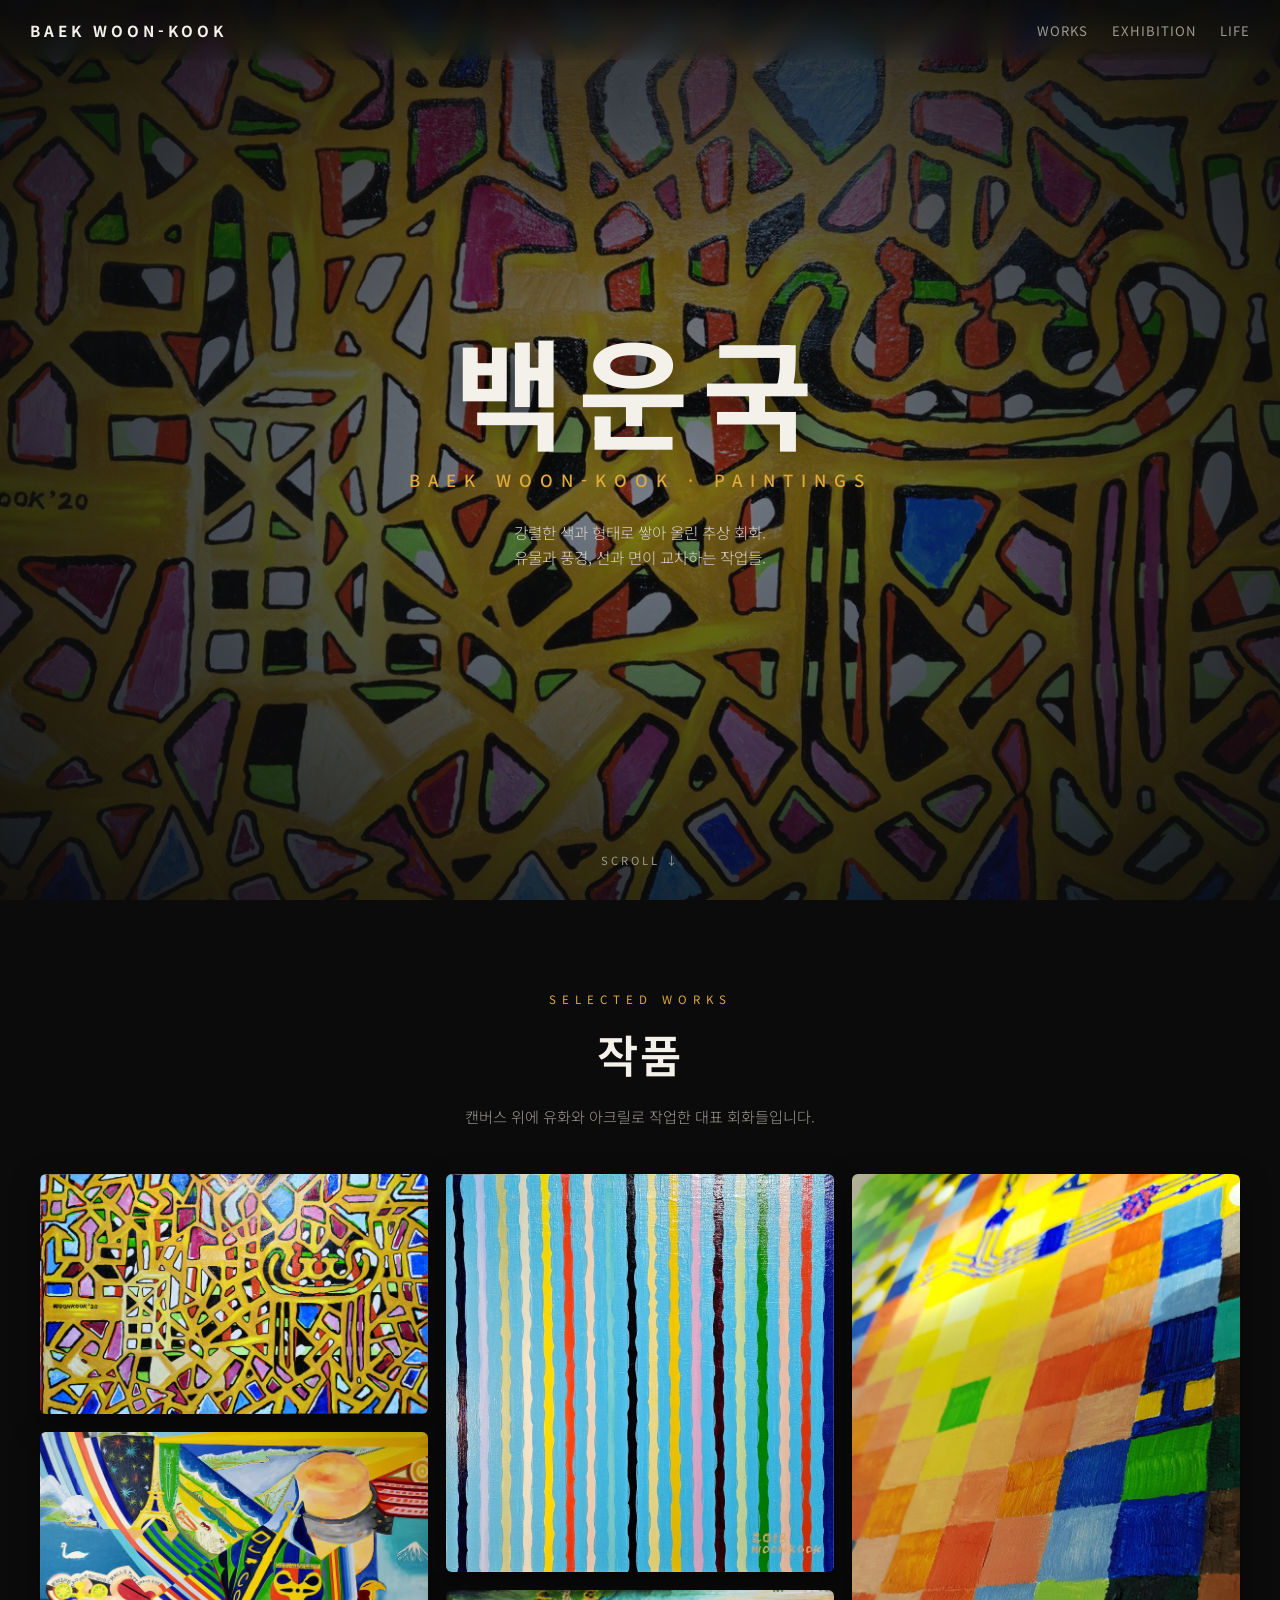
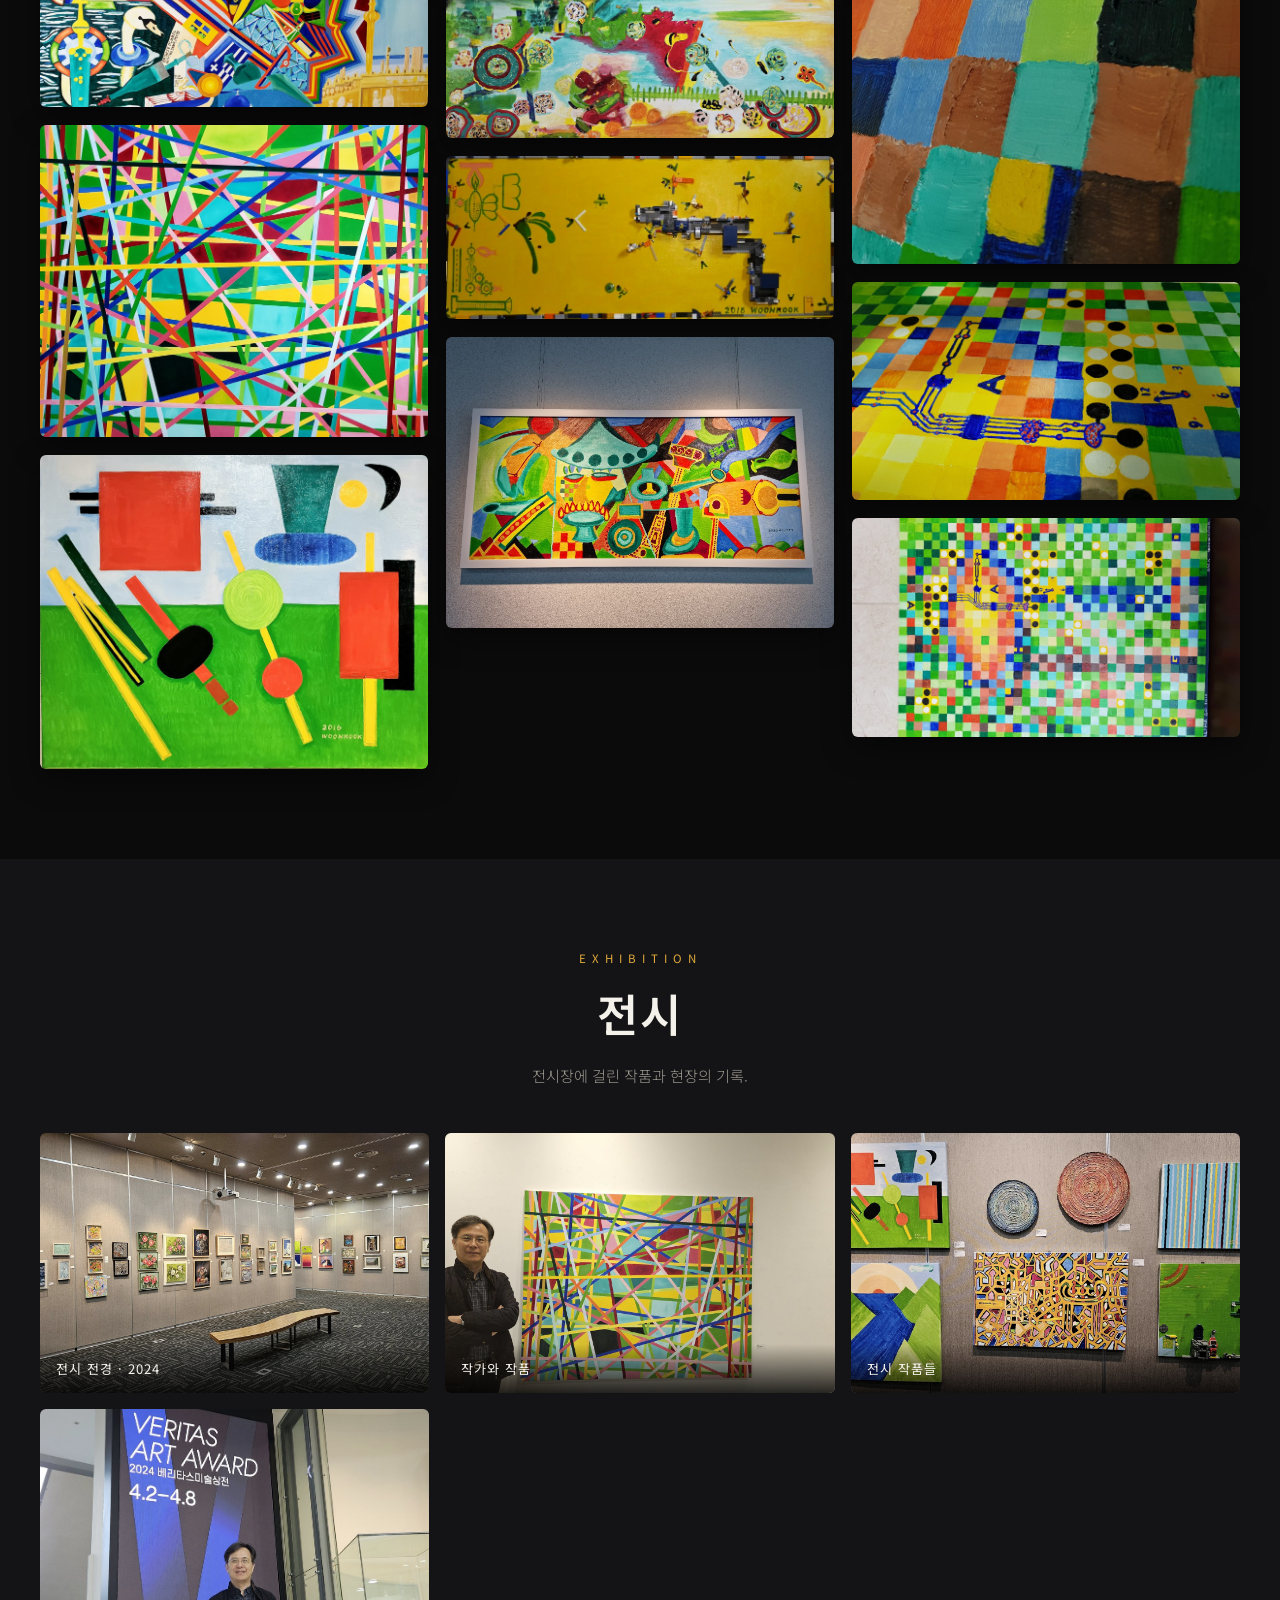
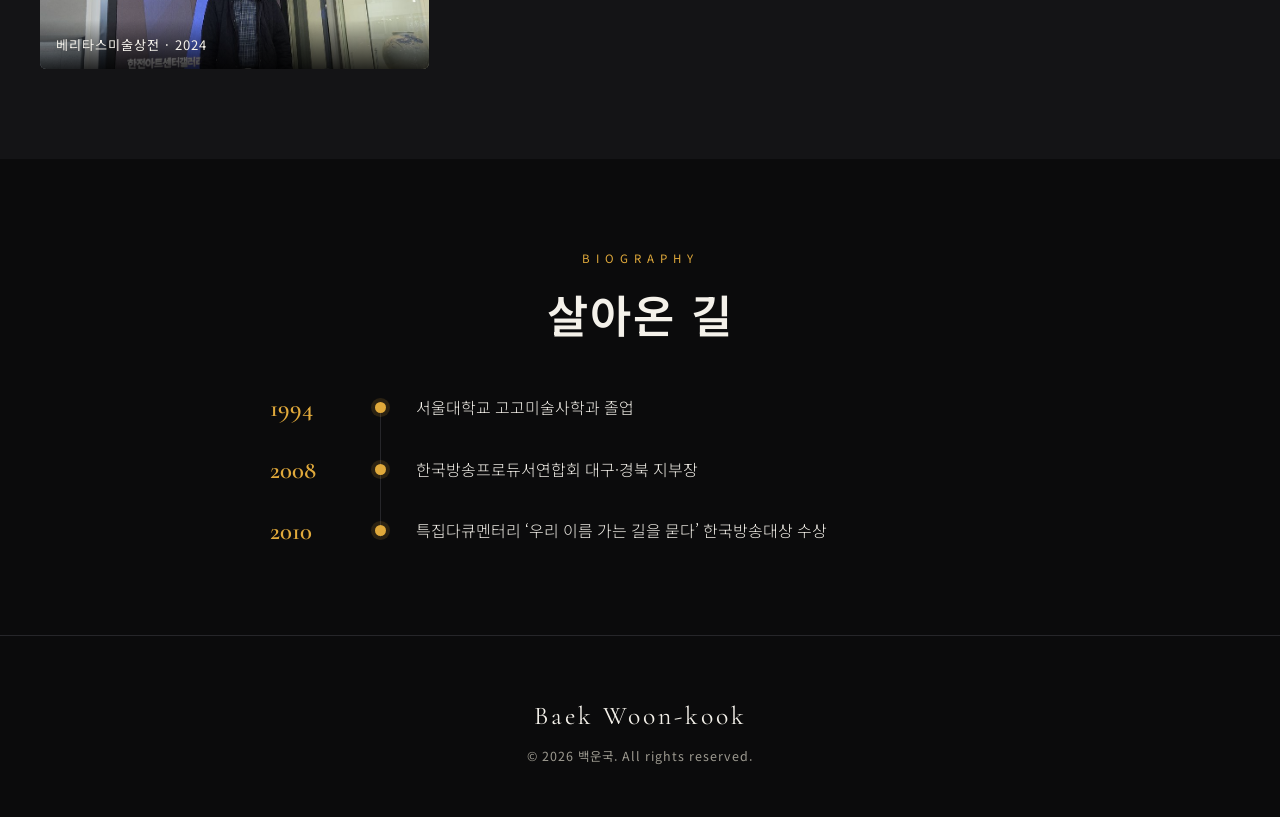
==== index.html @ 625d47eb "갤러리에 작품 3점 추가 (w09 Mosaic, w10 Circuit, w11 Pixel Field)" ====
<!DOCTYPE html>
<html lang="ko">
<head>
<meta charset="UTF-8" />
<meta name="viewport" content="width=device-width, initial-scale=1.0" />
<title>백운국 · BAEK WOON-KOOK</title>
<link rel="preconnect" href="https://fonts.googleapis.com" />
<link rel="preconnect" href="https://fonts.gstatic.com" crossorigin />
<link href="https://fonts.googleapis.com/css2?family=Cormorant+Garamond:wght@500;600;700&family=Noto+Sans+KR:wght@300;400;500;700&display=swap" rel="stylesheet" />
<style>
  :root{
    --bg:#0b0b0c; --bg2:#141416; --fg:#f4f1ea; --muted:#9d9a90;
    --gold:#e0a93b; --line:#26262a;
  }
  *{box-sizing:border-box;}
  html{scroll-behavior:smooth;}
  body{
    margin:0; background:var(--bg); color:var(--fg);
    font-family:"Noto Sans KR",sans-serif; line-height:1.6;
    -webkit-font-smoothing:antialiased;
  }
  .serif{font-family:"Cormorant Garamond",serif;}

  /* ---- Top bar ---- */
  nav{
    position:fixed; top:0; left:0; right:0; z-index:40;
    display:flex; justify-content:space-between; align-items:center;
    padding:18px 30px; backdrop-filter:blur(10px);
    background:linear-gradient(to bottom, rgba(11,11,12,.85), rgba(11,11,12,0));
  }
  nav .brand{font-weight:700; letter-spacing:4px; font-size:.95rem;}
  nav a{color:var(--muted); text-decoration:none; margin-left:24px; font-size:.82rem; letter-spacing:1px; transition:color .2s;}
  nav a:hover{color:var(--gold);}
  nav .links{display:flex;}
  @media(max-width:600px){ nav .links{display:none;} }

  /* ---- Hero ---- */
  .hero{
    position:relative; height:100vh; min-height:560px;
    display:flex; align-items:center; justify-content:center; overflow:hidden;
  }
  .hero .bg{
    position:absolute; inset:0;
    background:url("images/w01.jpg") center/cover no-repeat;
    transform:scale(1.08); filter:saturate(1.1);
    animation:slowzoom 18s ease-in-out infinite alternate;
  }
  @keyframes slowzoom{ from{transform:scale(1.08);} to{transform:scale(1.18);} }
  .hero .veil{
    position:absolute; inset:0;
    background:radial-gradient(ellipse at center, rgba(11,11,12,.45) 0%, rgba(11,11,12,.82) 70%, rgba(11,11,12,.96) 100%);
  }
  .hero .center{position:relative; text-align:center; padding:0 20px;}
  .hero h1{
    margin:0; font-weight:700; letter-spacing:14px;
    font-size:clamp(3rem,11vw,7.5rem); line-height:1;
    text-shadow:0 6px 40px rgba(0,0,0,.6);
  }
  .hero .en{
    margin:18px 0 0; letter-spacing:8px; font-size:clamp(.8rem,2.4vw,1.05rem);
    color:var(--gold); font-weight:500;
  }
  .hero .tag{margin:26px auto 0; max-width:520px; color:#d8d4ca; font-weight:300; font-size:.98rem;}
  .hero .scroll{
    position:absolute; bottom:30px; left:50%; transform:translateX(-50%);
    color:var(--muted); font-size:.7rem; letter-spacing:3px; animation:bob 2s ease-in-out infinite;
  }
  @keyframes bob{0%,100%{transform:translate(-50%,0);}50%{transform:translate(-50%,8px);}}

  /* ---- Sections ---- */
  section{padding:90px 26px;}
  .head{max-width:1200px; margin:0 auto 46px; text-align:center;}
  .head .k{color:var(--gold); letter-spacing:6px; font-size:.72rem; text-transform:uppercase;}
  .head h2{font-size:clamp(1.8rem,5vw,2.8rem); margin:10px 0 0; font-weight:600; letter-spacing:2px;}
  .head p{color:var(--muted); margin:14px auto 0; max-width:560px; font-weight:300; font-size:.95rem;}

  /* ---- Works grid (masonry) ---- */
  .works{column-count:3; column-gap:18px; max-width:1200px; margin:0 auto;}
  @media(max-width:900px){ .works{column-count:2;} }
  @media(max-width:560px){ .works{column-count:1;} }
  .card{
    position:relative; margin:0 0 18px; break-inside:avoid; cursor:pointer;
    border-radius:6px; overflow:hidden; background:var(--bg2);
    box-shadow:0 10px 30px rgba(0,0,0,.45);
  }
  .card img{width:100%; display:block; opacity:0; transition:opacity .6s ease, transform .6s ease;}
  .card img.loaded{opacity:1;}
  .card:hover img{transform:scale(1.06);}
  .card .ov{
    position:absolute; inset:0; display:flex; flex-direction:column; justify-content:flex-end;
    padding:20px; opacity:0; transition:opacity .35s ease;
    background:linear-gradient(to top, rgba(0,0,0,.82) 0%, rgba(0,0,0,.2) 45%, transparent 75%);
  }
  .card:hover .ov{opacity:1;}
  .card .ov .t{font-family:"Cormorant Garamond",serif; font-size:1.45rem; font-weight:600;}
  .card .ov .m{color:#cfcbbf; font-size:.8rem; font-weight:300; margin-top:2px;}

  /* ---- Exhibition strip ---- */
  .exh{background:var(--bg2);}
  .exrow{display:grid; grid-template-columns:repeat(3,1fr); gap:16px; max-width:1200px; margin:0 auto;}
  @media(max-width:760px){ .exrow{grid-template-columns:1fr;} }
  .exrow figure{margin:0; border-radius:6px; overflow:hidden; position:relative; cursor:pointer;}
  .exrow img{width:100%; height:260px; object-fit:cover; display:block; transition:transform .5s ease; filter:grayscale(.15);}
  .exrow figure:hover img{transform:scale(1.05); filter:none;}
  .exrow figcaption{
    position:absolute; left:0; right:0; bottom:0; padding:14px 16px;
    background:linear-gradient(to top, rgba(0,0,0,.8), transparent);
    font-size:.82rem; letter-spacing:1px;
  }

  /* ---- Life / timeline ---- */
  .timeline{max-width:740px; margin:0 auto; position:relative;}
  .timeline::before{content:""; position:absolute; left:110px; top:8px; bottom:8px; width:1px; background:var(--line);}
  .tl{position:relative; display:grid; grid-template-columns:110px 1fr; padding:0 0 34px;}
  .tl:last-child{padding-bottom:0;}
  .tl .yr{font-family:"Cormorant Garamond",serif; color:var(--gold); font-size:1.55rem; font-weight:600; line-height:1.1;}
  .tl .body{position:relative; padding-left:36px;}
  .tl .body::before{
    content:""; position:absolute; left:-5px; top:7px; width:11px; height:11px; border-radius:50%;
    background:var(--gold); box-shadow:0 0 0 4px rgba(224,169,59,.15);
  }
  .tl .body .desc{font-weight:300; font-size:1rem; color:var(--fg);}
  @media(max-width:560px){
    .timeline::before{left:0;}
    .tl{grid-template-columns:1fr; gap:4px;}
    .tl .yr{padding-left:24px;}
    .tl .body{padding-left:24px;}
  }

  /* ---- Lightbox ---- */
  .lb{position:fixed; inset:0; z-index:60; display:none; background:rgba(8,8,9,.97); align-items:center; justify-content:center; flex-direction:column;}
  .lb.open{display:flex;}
  .lb img{max-width:92vw; max-height:80vh; border-radius:3px; box-shadow:0 20px 60px rgba(0,0,0,.6);}
  .lb .cap{margin-top:18px; text-align:center;}
  .lb .cap .t{font-family:"Cormorant Garamond",serif; font-size:1.5rem;}
  .lb .cap .m{color:var(--muted); font-size:.82rem; margin-top:2px;}
  .lb button{position:absolute; background:none; border:none; color:#fff; cursor:pointer; padding:12px 20px;}
  .lb .close{top:10px; right:16px; font-size:2.1rem;}
  .lb .prev,.lb .next{top:50%; transform:translateY(-50%); font-size:3rem; opacity:.7; transition:opacity .2s;}
  .lb .prev:hover,.lb .next:hover{opacity:1;}
  .lb .prev{left:10px;} .lb .next{right:10px;}

  footer{padding:60px 20px 50px; text-align:center; border-top:1px solid var(--line);}
  footer .name{font-family:"Cormorant Garamond",serif; font-size:1.6rem; letter-spacing:3px;}
  footer .c{color:var(--muted); font-size:.78rem; margin-top:10px; letter-spacing:1px;}
</style>
</head>
<body>

<nav>
  <div class="brand">BAEK WOON-KOOK</div>
  <div class="links">
    <a href="#works">WORKS</a>
    <a href="#exhibition">EXHIBITION</a>
    <a href="#life">LIFE</a>
  </div>
</nav>

<header class="hero">
  <div class="bg"></div>
  <div class="veil"></div>
  <div class="center">
    <h1>백운국</h1>
    <div class="en">BAEK WOON-KOOK · PAINTINGS</div>
    <p class="tag">강렬한 색과 형태로 쌓아 올린 추상 회화.<br>유물과 풍경, 선과 면이 교차하는 작업들.</p>
  </div>
  <div class="scroll">SCROLL ↓</div>
</header>

<section id="works">
  <div class="head">
    <div class="k">Selected Works</div>
    <h2>작품</h2>
    <p>캔버스 위에 유화와 아크릴로 작업한 대표 회화들입니다.</p>
  </div>
  <div class="works" id="works-grid"></div>
</section>

<section id="exhibition" class="exh">
  <div class="head">
    <div class="k">Exhibition</div>
    <h2>전시</h2>
    <p>전시장에 걸린 작품과 현장의 기록.</p>
  </div>
  <div class="exrow" id="exh-grid"></div>
</section>

<section id="life">
  <div class="head">
    <div class="k">Biography</div>
    <h2>살아온 길</h2>
  </div>
  <div class="timeline" id="life-timeline"></div>
</section>

<div class="lb" id="lb">
  <button class="close" id="close">&times;</button>
  <button class="prev" id="prev">&#8249;</button>
  <img id="lbImg" alt="" />
  <div class="cap"><div class="t" id="lbT"></div><div class="m" id="lbM"></div></div>
  <button class="next" id="next">&#8250;</button>
</div>

<footer>
  <div class="name">Baek Woon-kook</div>
  <div class="c">© <span id="yr"></span> 백운국. All rights reserved.</div>
</footer>

<script>
  // ===== 작품 목록 (제목·연도·재료는 자유롭게 수정하세요) =====
  const WORKS = [
    { file:"w01.jpg", t:"Abstract",  m:"Oil & acrylic on canvas · 90 × 56 cm · 2020" },
    { file:"w02.jpg", t:"Journey",   m:"Oil & acrylic on canvas · 2020" },
    { file:"w03.jpg", t:"Lines",     m:"Acrylic on canvas · 2024" },
    { file:"w04.jpg", t:"Field",     m:"Oil & acrylic on canvas · 73 × 60 cm · 2016" },
    { file:"w05.jpg", t:"Abstripe",  m:"Oil & acrylic on canvas · 45 × 45 cm · 2018" },
    { file:"w06.jpg", t:"Garden",     m:"Acrylic on canvas · 2024" },
    { file:"w07.jpg", t:"Playground", m:"Mixed media (LEGO & acrylic) · 2018" },
    { file:"w08.jpg", t:"Relics",    m:"Oil & acrylic on canvas · 2020" },
    { file:"w09.jpg", t:"Mosaic",    m:"Oil & acrylic on canvas · 2024" },
    { file:"w10.jpg", t:"Circuit",   m:"Oil & acrylic on canvas · 2024" },
    { file:"w11.jpg", t:"Pixel Field", m:"Oil & acrylic on canvas · 2024" }
  ];
  const EXH = [
    { file:"ex01.jpg", t:"전시 전경 · 2024" },
    { file:"ex02.jpg", t:"작가와 작품" },
    { file:"ex03.jpg", t:"전시 작품들" },
    { file:"ex04.jpg", t:"베리타스미술상전 · 2024" }
  ];
  // ===== 살아온 길 (연혁) =====
  const LIFE = [
    { y:"1994", d:"서울대학교 고고미술사학과 졸업" },
    { y:"2008", d:"한국방송프로듀서연합회 대구·경북 지부장" },
    { y:"2010", d:"특집다큐멘터리 ‘우리 이름 가는 길을 묻다’ 한국방송대상 수상" }
  ];
  // ==========================================================

  const wg = document.getElementById("works-grid");
  WORKS.forEach((w,i)=>{
    const c=document.createElement("div"); c.className="card";
    const img=new Image(); img.src="images/"+w.file; img.alt=w.t; img.loading="lazy";
    img.onload=()=>img.classList.add("loaded");
    const ov=document.createElement("div"); ov.className="ov";
    ov.innerHTML='<div class="t">'+w.t+'</div><div class="m">'+w.m+'</div>';
    c.appendChild(img); c.appendChild(ov);
    c.onclick=()=>openLb(i);
    wg.appendChild(c);
  });

  const eg=document.getElementById("exh-grid");
  EXH.forEach((e,i)=>{
    const fig=document.createElement("figure");
    const img=new Image(); img.src="images/"+e.file; img.alt=e.t; img.loading="lazy";
    const cap=document.createElement("figcaption"); cap.textContent=e.t;
    fig.appendChild(img); fig.appendChild(cap);
    fig.onclick=()=>openLbItem({file:e.file,t:e.t,m:""});
    eg.appendChild(fig);
  });

  const tg=document.getElementById("life-timeline");
  LIFE.forEach(e=>{
    const r=document.createElement("div"); r.className="tl";
    r.innerHTML='<div class="yr">'+e.y+'</div><div class="body"><div class="desc">'+e.d+'</div></div>';
    tg.appendChild(r);
  });

  const lb=document.getElementById("lb"), lbImg=document.getElementById("lbImg"),
        lbT=document.getElementById("lbT"), lbM=document.getElementById("lbM");
  let cur=0, mode="works";
  function render(it){ lbImg.src="images/"+it.file; lbT.textContent=it.t; lbM.textContent=it.m||""; }
  function openLb(i){ mode="works"; cur=i; render(WORKS[i]); lb.classList.add("open"); }
  function openLbItem(it){ mode="single"; render(it); lb.classList.add("open"); }
  function close(){ lb.classList.remove("open"); }
  function step(d){ if(mode!=="works")return; cur=(cur+d+WORKS.length)%WORKS.length; render(WORKS[cur]); }

  document.getElementById("close").onclick=close;
  document.getElementById("prev").onclick=e=>{e.stopPropagation();step(-1);};
  document.getElementById("next").onclick=e=>{e.stopPropagation();step(1);};
  lb.addEventListener("click",e=>{ if(e.target===lb) close(); });
  document.addEventListener("keydown",e=>{
    if(!lb.classList.contains("open"))return;
    if(e.key==="Escape")close();
    if(e.key==="ArrowLeft")step(-1);
    if(e.key==="ArrowRight")step(1);
  });

  document.getElementById("yr").textContent=new Date().getFullYear();
</script>
</body>
</html>
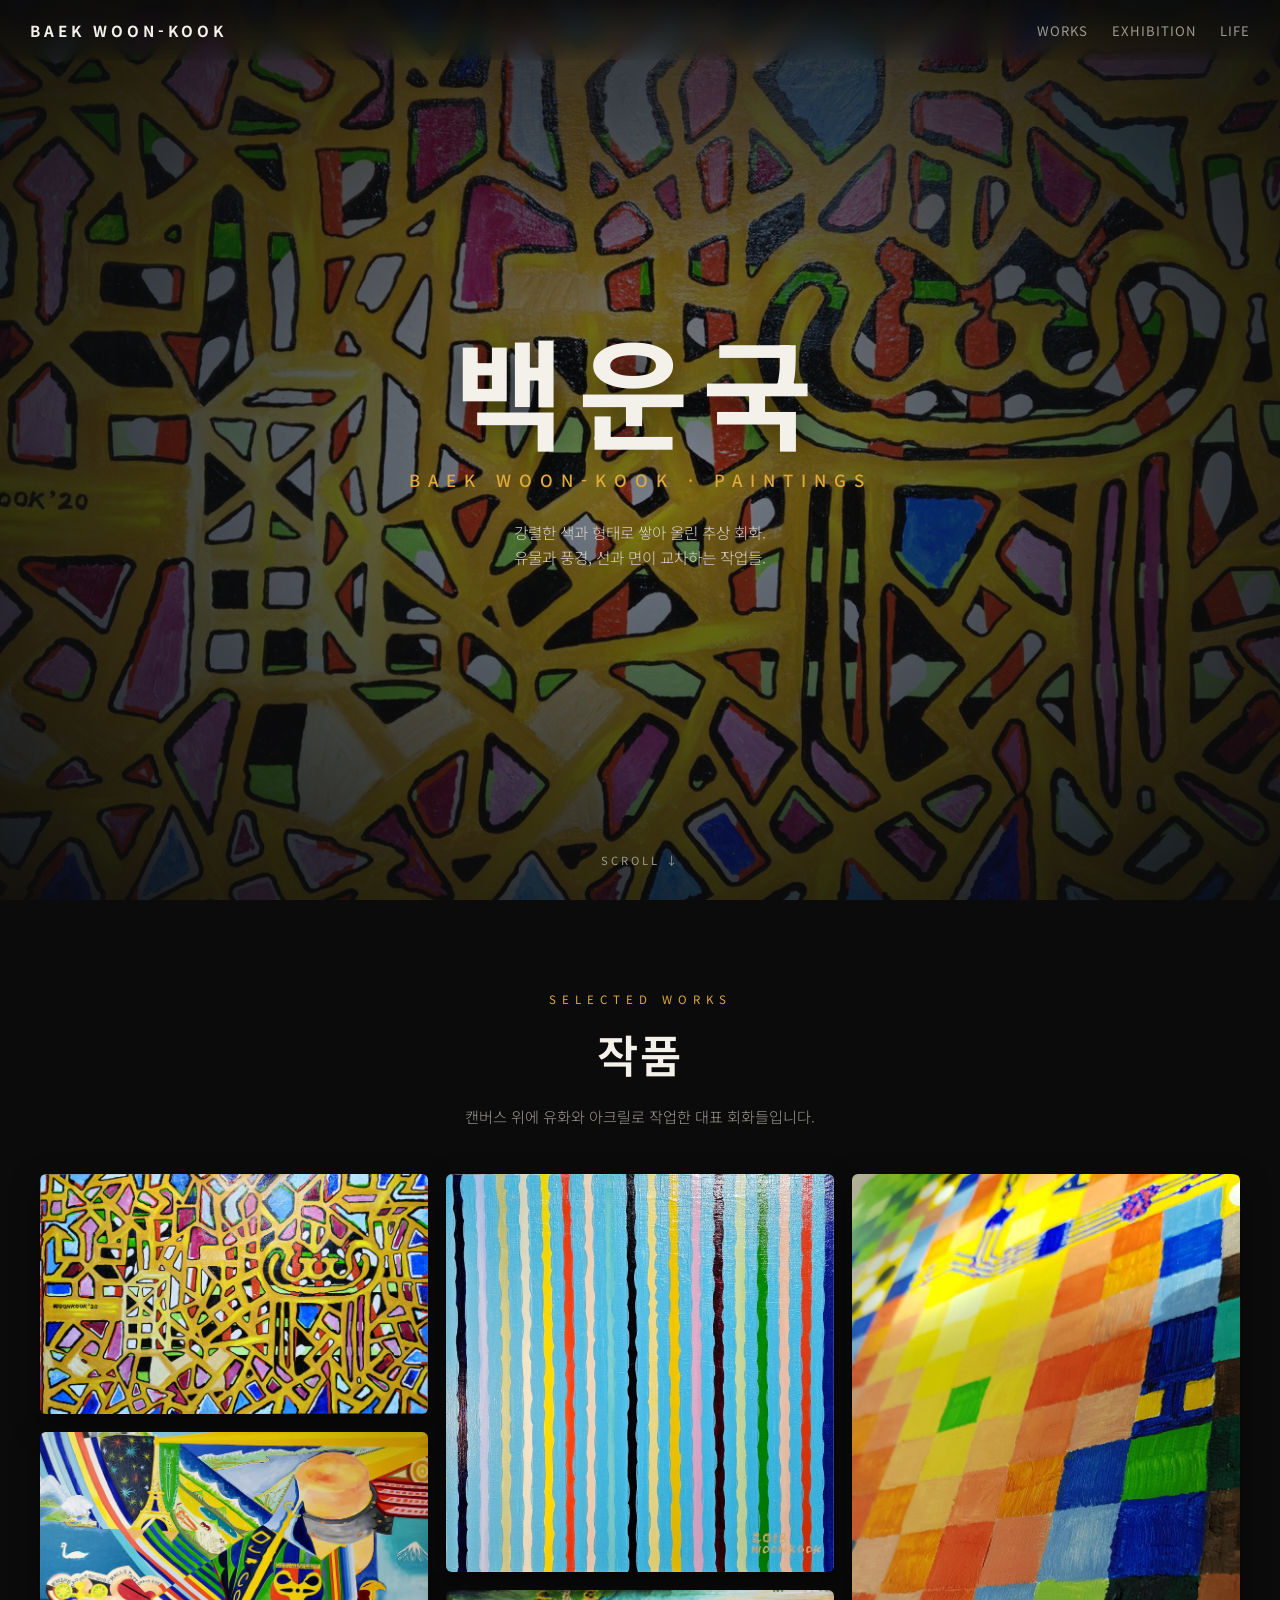
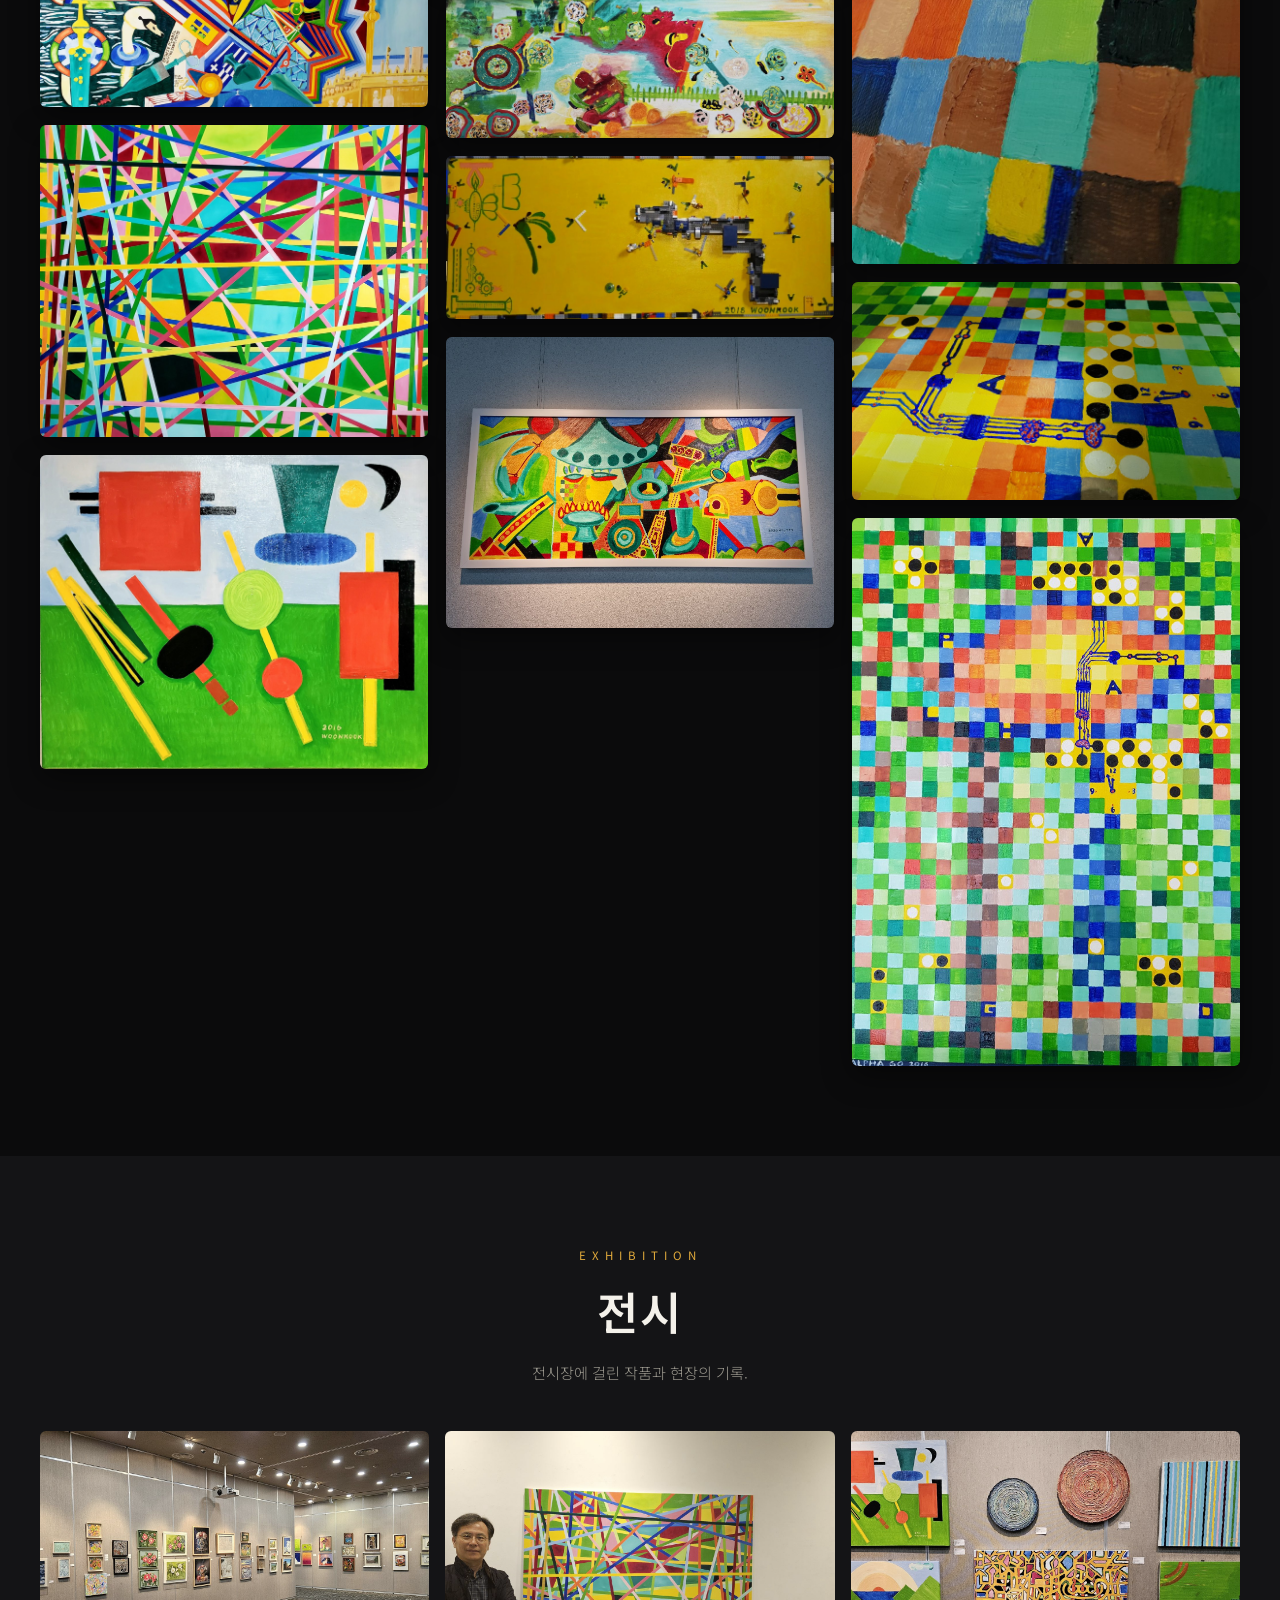
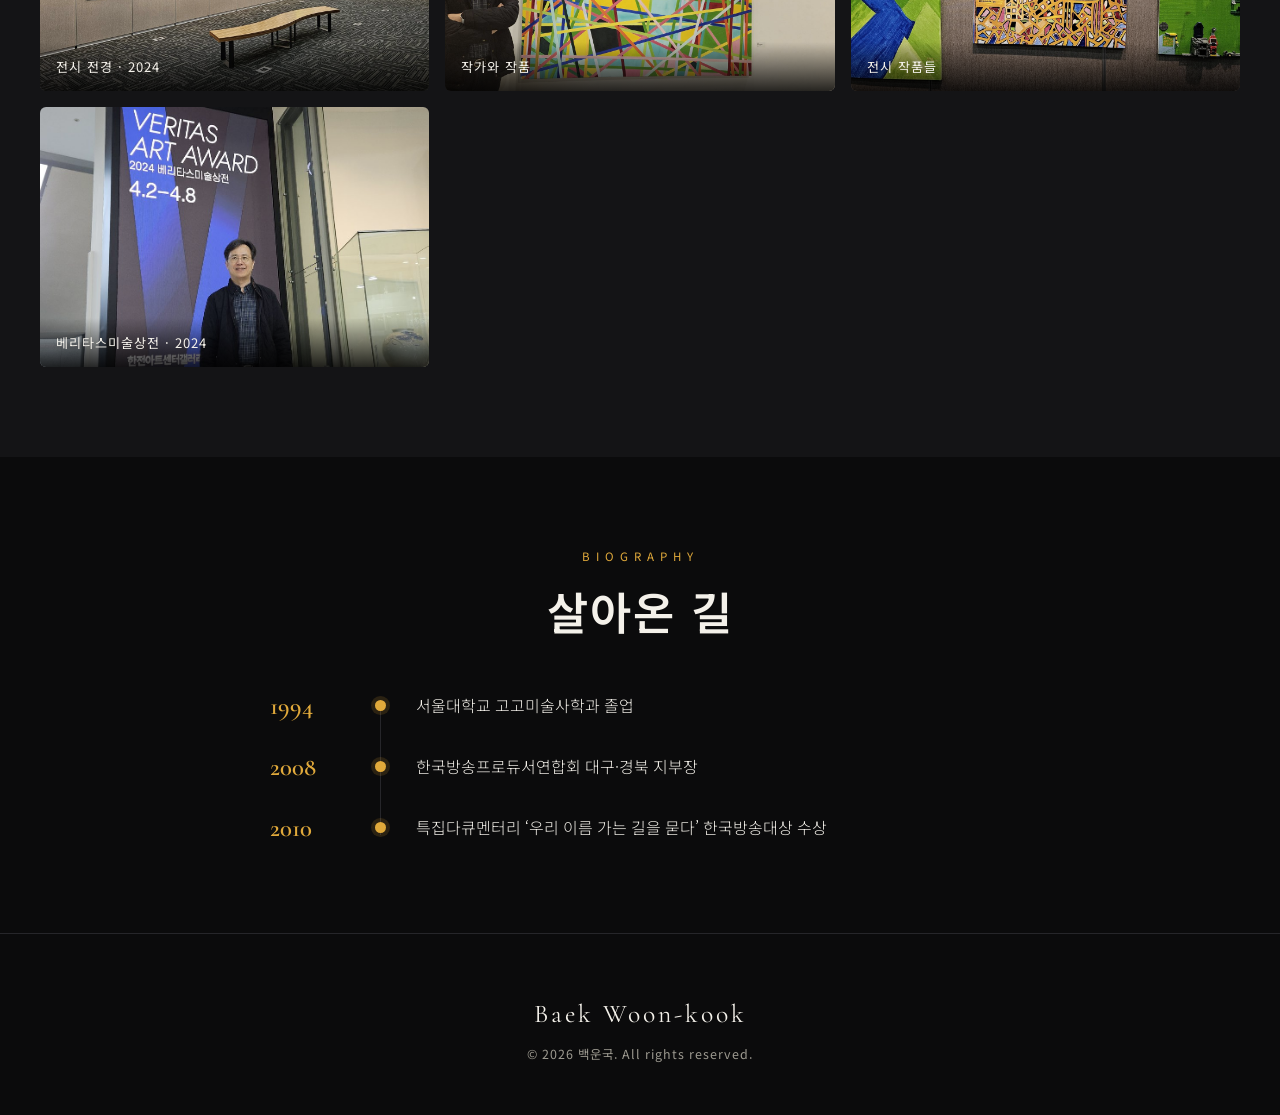
==== commit ae584a1d: "이미지 캐시 무효화용 버전 쿼리 추가" ====
--- a/index.html
+++ b/index.html
@@ -234,11 +234,14 @@
     { y:"2010", d:"특집다큐멘터리 ‘우리 이름 가는 길을 묻다’ 한국방송대상 수상" }
   ];
   // ==========================================================
+  // 이미지 캐시 무효화용 버전 (이미지를 새로 교체할 때마다 숫자를 바꾸세요)
+  const V = "20260603b";
+  const src = f => "images/" + f + "?v=" + V;
 
   const wg = document.getElementById("works-grid");
   WORKS.forEach((w,i)=>{
     const c=document.createElement("div"); c.className="card";
-    const img=new Image(); img.src="images/"+w.file; img.alt=w.t; img.loading="lazy";
+    const img=new Image(); img.src=src(w.file); img.alt=w.t; img.loading="lazy";
     img.onload=()=>img.classList.add("loaded");
     const ov=document.createElement("div"); ov.className="ov";
     ov.innerHTML='<div class="t">'+w.t+'</div><div class="m">'+w.m+'</div>';
@@ -250,7 +253,7 @@
   const eg=document.getElementById("exh-grid");
   EXH.forEach((e,i)=>{
     const fig=document.createElement("figure");
-    const img=new Image(); img.src="images/"+e.file; img.alt=e.t; img.loading="lazy";
+    const img=new Image(); img.src=src(e.file); img.alt=e.t; img.loading="lazy";
     const cap=document.createElement("figcaption"); cap.textContent=e.t;
     fig.appendChild(img); fig.appendChild(cap);
     fig.onclick=()=>openLbItem({file:e.file,t:e.t,m:""});
@@ -267,7 +270,7 @@
   const lb=document.getElementById("lb"), lbImg=document.getElementById("lbImg"),
         lbT=document.getElementById("lbT"), lbM=document.getElementById("lbM");
   let cur=0, mode="works";
-  function render(it){ lbImg.src="images/"+it.file; lbT.textContent=it.t; lbM.textContent=it.m||""; }
+  function render(it){ lbImg.src=src(it.file); lbT.textContent=it.t; lbM.textContent=it.m||""; }
   function openLb(i){ mode="works"; cur=i; render(WORKS[i]); lb.classList.add("open"); }
   function openLbItem(it){ mode="single"; render(it); lb.classList.add("open"); }
   function close(){ lb.classList.remove("open"); }
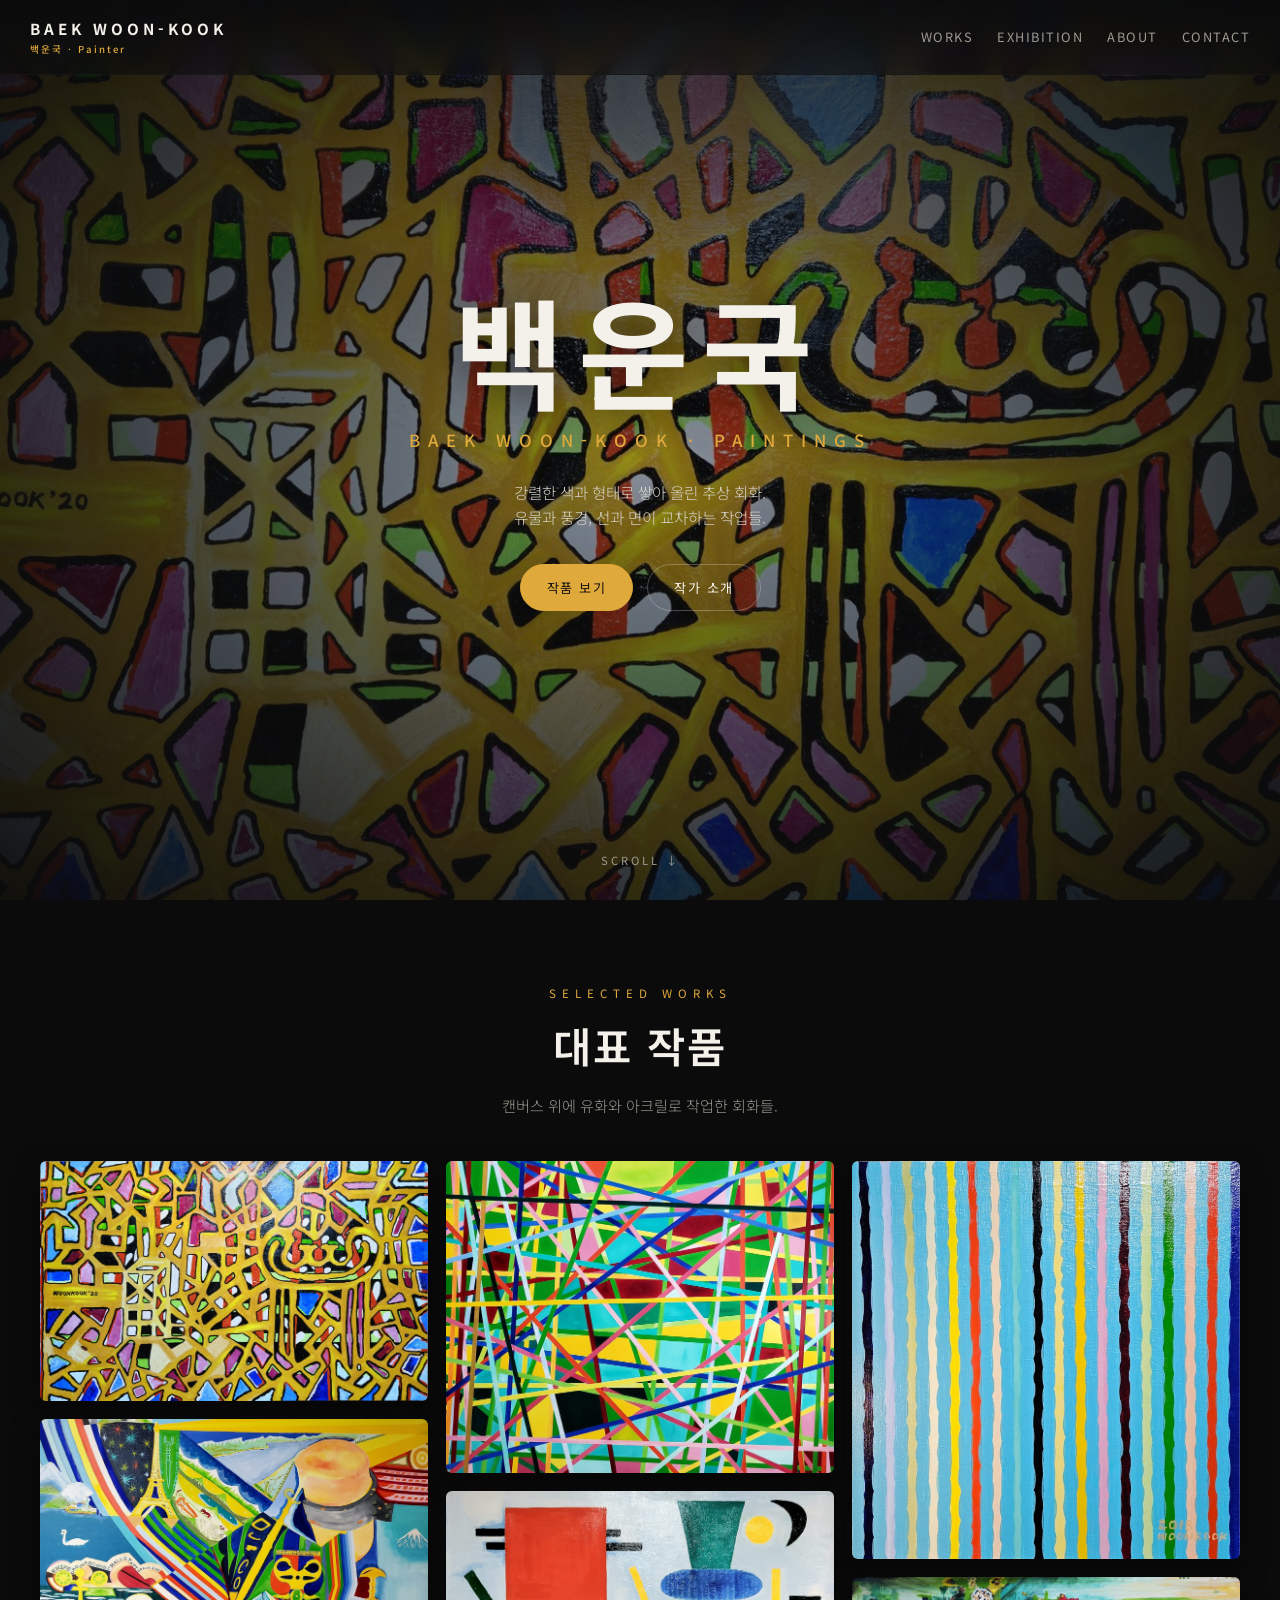
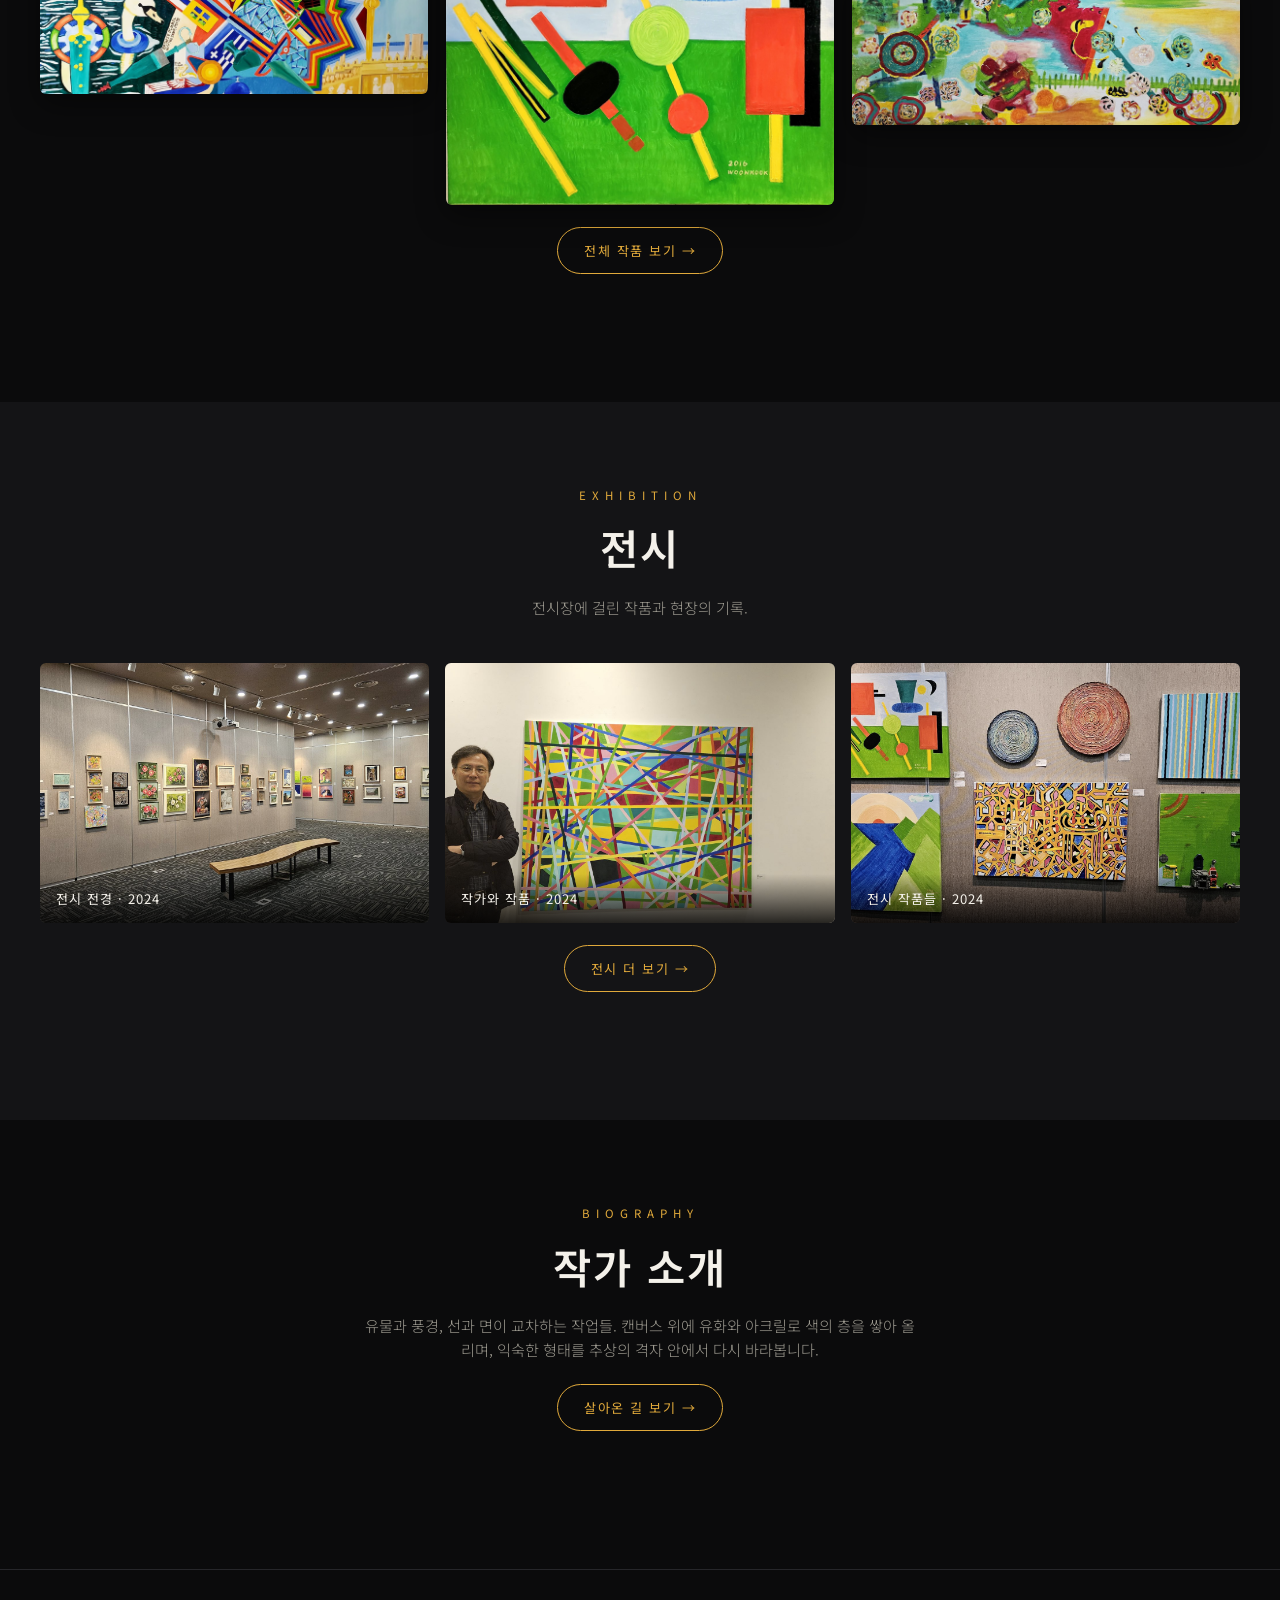
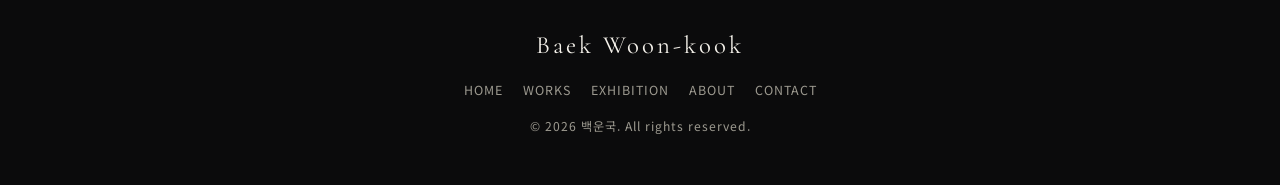
==== commit d1c62e53: "다중 페이지 구조로 개편 (홈/작품/상세/전시/소개/연락처)" ====
--- a/index.html
+++ b/index.html
@@ -4,290 +4,84 @@
 <meta charset="UTF-8" />
 <meta name="viewport" content="width=device-width, initial-scale=1.0" />
 <title>백운국 · BAEK WOON-KOOK</title>
+<meta name="description" content="백운국(BAEK WOON-KOOK) 추상 회화 갤러리. 강렬한 색과 형태로 쌓아 올린 작업들." />
 <link rel="preconnect" href="https://fonts.googleapis.com" />
 <link rel="preconnect" href="https://fonts.gstatic.com" crossorigin />
 <link href="https://fonts.googleapis.com/css2?family=Cormorant+Garamond:wght@500;600;700&family=Noto+Sans+KR:wght@300;400;500;700&display=swap" rel="stylesheet" />
-<style>
-  :root{
-    --bg:#0b0b0c; --bg2:#141416; --fg:#f4f1ea; --muted:#9d9a90;
-    --gold:#e0a93b; --line:#26262a;
-  }
-  *{box-sizing:border-box;}
-  html{scroll-behavior:smooth;}
-  body{
-    margin:0; background:var(--bg); color:var(--fg);
-    font-family:"Noto Sans KR",sans-serif; line-height:1.6;
-    -webkit-font-smoothing:antialiased;
-  }
-  .serif{font-family:"Cormorant Garamond",serif;}
-
-  /* ---- Top bar ---- */
-  nav{
-    position:fixed; top:0; left:0; right:0; z-index:40;
-    display:flex; justify-content:space-between; align-items:center;
-    padding:18px 30px; backdrop-filter:blur(10px);
-    background:linear-gradient(to bottom, rgba(11,11,12,.85), rgba(11,11,12,0));
-  }
-  nav .brand{font-weight:700; letter-spacing:4px; font-size:.95rem;}
-  nav a{color:var(--muted); text-decoration:none; margin-left:24px; font-size:.82rem; letter-spacing:1px; transition:color .2s;}
-  nav a:hover{color:var(--gold);}
-  nav .links{display:flex;}
-  @media(max-width:600px){ nav .links{display:none;} }
-
-  /* ---- Hero ---- */
-  .hero{
-    position:relative; height:100vh; min-height:560px;
-    display:flex; align-items:center; justify-content:center; overflow:hidden;
-  }
-  .hero .bg{
-    position:absolute; inset:0;
-    background:url("images/w01.jpg") center/cover no-repeat;
-    transform:scale(1.08); filter:saturate(1.1);
-    animation:slowzoom 18s ease-in-out infinite alternate;
-  }
-  @keyframes slowzoom{ from{transform:scale(1.08);} to{transform:scale(1.18);} }
-  .hero .veil{
-    position:absolute; inset:0;
-    background:radial-gradient(ellipse at center, rgba(11,11,12,.45) 0%, rgba(11,11,12,.82) 70%, rgba(11,11,12,.96) 100%);
-  }
-  .hero .center{position:relative; text-align:center; padding:0 20px;}
-  .hero h1{
-    margin:0; font-weight:700; letter-spacing:14px;
-    font-size:clamp(3rem,11vw,7.5rem); line-height:1;
-    text-shadow:0 6px 40px rgba(0,0,0,.6);
-  }
-  .hero .en{
-    margin:18px 0 0; letter-spacing:8px; font-size:clamp(.8rem,2.4vw,1.05rem);
-    color:var(--gold); font-weight:500;
-  }
-  .hero .tag{margin:26px auto 0; max-width:520px; color:#d8d4ca; font-weight:300; font-size:.98rem;}
-  .hero .scroll{
-    position:absolute; bottom:30px; left:50%; transform:translateX(-50%);
-    color:var(--muted); font-size:.7rem; letter-spacing:3px; animation:bob 2s ease-in-out infinite;
-  }
-  @keyframes bob{0%,100%{transform:translate(-50%,0);}50%{transform:translate(-50%,8px);}}
-
-  /* ---- Sections ---- */
-  section{padding:90px 26px;}
-  .head{max-width:1200px; margin:0 auto 46px; text-align:center;}
-  .head .k{color:var(--gold); letter-spacing:6px; font-size:.72rem; text-transform:uppercase;}
-  .head h2{font-size:clamp(1.8rem,5vw,2.8rem); margin:10px 0 0; font-weight:600; letter-spacing:2px;}
-  .head p{color:var(--muted); margin:14px auto 0; max-width:560px; font-weight:300; font-size:.95rem;}
-
-  /* ---- Works grid (masonry) ---- */
-  .works{column-count:3; column-gap:18px; max-width:1200px; margin:0 auto;}
-  @media(max-width:900px){ .works{column-count:2;} }
-  @media(max-width:560px){ .works{column-count:1;} }
-  .card{
-    position:relative; margin:0 0 18px; break-inside:avoid; cursor:pointer;
-    border-radius:6px; overflow:hidden; background:var(--bg2);
-    box-shadow:0 10px 30px rgba(0,0,0,.45);
-  }
-  .card img{width:100%; display:block; opacity:0; transition:opacity .6s ease, transform .6s ease;}
-  .card img.loaded{opacity:1;}
-  .card:hover img{transform:scale(1.06);}
-  .card .ov{
-    position:absolute; inset:0; display:flex; flex-direction:column; justify-content:flex-end;
-    padding:20px; opacity:0; transition:opacity .35s ease;
-    background:linear-gradient(to top, rgba(0,0,0,.82) 0%, rgba(0,0,0,.2) 45%, transparent 75%);
-  }
-  .card:hover .ov{opacity:1;}
-  .card .ov .t{font-family:"Cormorant Garamond",serif; font-size:1.45rem; font-weight:600;}
-  .card .ov .m{color:#cfcbbf; font-size:.8rem; font-weight:300; margin-top:2px;}
-
-  /* ---- Exhibition strip ---- */
-  .exh{background:var(--bg2);}
-  .exrow{display:grid; grid-template-columns:repeat(3,1fr); gap:16px; max-width:1200px; margin:0 auto;}
-  @media(max-width:760px){ .exrow{grid-template-columns:1fr;} }
-  .exrow figure{margin:0; border-radius:6px; overflow:hidden; position:relative; cursor:pointer;}
-  .exrow img{width:100%; height:260px; object-fit:cover; display:block; transition:transform .5s ease; filter:grayscale(.15);}
-  .exrow figure:hover img{transform:scale(1.05); filter:none;}
-  .exrow figcaption{
-    position:absolute; left:0; right:0; bottom:0; padding:14px 16px;
-    background:linear-gradient(to top, rgba(0,0,0,.8), transparent);
-    font-size:.82rem; letter-spacing:1px;
-  }
-
-  /* ---- Life / timeline ---- */
-  .timeline{max-width:740px; margin:0 auto; position:relative;}
-  .timeline::before{content:""; position:absolute; left:110px; top:8px; bottom:8px; width:1px; background:var(--line);}
-  .tl{position:relative; display:grid; grid-template-columns:110px 1fr; padding:0 0 34px;}
-  .tl:last-child{padding-bottom:0;}
-  .tl .yr{font-family:"Cormorant Garamond",serif; color:var(--gold); font-size:1.55rem; font-weight:600; line-height:1.1;}
-  .tl .body{position:relative; padding-left:36px;}
-  .tl .body::before{
-    content:""; position:absolute; left:-5px; top:7px; width:11px; height:11px; border-radius:50%;
-    background:var(--gold); box-shadow:0 0 0 4px rgba(224,169,59,.15);
-  }
-  .tl .body .desc{font-weight:300; font-size:1rem; color:var(--fg);}
-  @media(max-width:560px){
-    .timeline::before{left:0;}
-    .tl{grid-template-columns:1fr; gap:4px;}
-    .tl .yr{padding-left:24px;}
-    .tl .body{padding-left:24px;}
-  }
-
-  /* ---- Lightbox ---- */
-  .lb{position:fixed; inset:0; z-index:60; display:none; background:rgba(8,8,9,.97); align-items:center; justify-content:center; flex-direction:column;}
-  .lb.open{display:flex;}
-  .lb img{max-width:92vw; max-height:80vh; border-radius:3px; box-shadow:0 20px 60px rgba(0,0,0,.6);}
-  .lb .cap{margin-top:18px; text-align:center;}
-  .lb .cap .t{font-family:"Cormorant Garamond",serif; font-size:1.5rem;}
-  .lb .cap .m{color:var(--muted); font-size:.82rem; margin-top:2px;}
-  .lb button{position:absolute; background:none; border:none; color:#fff; cursor:pointer; padding:12px 20px;}
-  .lb .close{top:10px; right:16px; font-size:2.1rem;}
-  .lb .prev,.lb .next{top:50%; transform:translateY(-50%); font-size:3rem; opacity:.7; transition:opacity .2s;}
-  .lb .prev:hover,.lb .next:hover{opacity:1;}
-  .lb .prev{left:10px;} .lb .next{right:10px;}
-
-  footer{padding:60px 20px 50px; text-align:center; border-top:1px solid var(--line);}
-  footer .name{font-family:"Cormorant Garamond",serif; font-size:1.6rem; letter-spacing:3px;}
-  footer .c{color:var(--muted); font-size:.78rem; margin-top:10px; letter-spacing:1px;}
-</style>
+<link rel="stylesheet" href="assets/style.css?v=20260603c" />
 </head>
 <body>
 
-<nav>
-  <div class="brand">BAEK WOON-KOOK</div>
-  <div class="links">
-    <a href="#works">WORKS</a>
-    <a href="#exhibition">EXHIBITION</a>
-    <a href="#life">LIFE</a>
-  </div>
-</nav>
-
 <header class="hero">
-  <div class="bg"></div>
+  <div class="bg" id="heroBg"></div>
   <div class="veil"></div>
   <div class="center">
     <h1>백운국</h1>
     <div class="en">BAEK WOON-KOOK · PAINTINGS</div>
     <p class="tag">강렬한 색과 형태로 쌓아 올린 추상 회화.<br>유물과 풍경, 선과 면이 교차하는 작업들.</p>
+    <div class="cta">
+      <a class="btn solid" href="works.html">작품 보기</a>
+      <a class="btn ghost" href="about.html">작가 소개</a>
+    </div>
   </div>
   <div class="scroll">SCROLL ↓</div>
 </header>
 
-<section id="works">
-  <div class="head">
+<!-- 대표 작품 -->
+<section id="featured">
+  <div class="head reveal">
     <div class="k">Selected Works</div>
-    <h2>작품</h2>
-    <p>캔버스 위에 유화와 아크릴로 작업한 대표 회화들입니다.</p>
+    <h2>대표 작품</h2>
+    <p>캔버스 위에 유화와 아크릴로 작업한 회화들.</p>
   </div>
-  <div class="works" id="works-grid"></div>
+  <div class="works" id="featured-grid"></div>
+  <div class="head"><a class="btn more" href="works.html">전체 작품 보기 →</a></div>
 </section>
 
-<section id="exhibition" class="exh">
-  <div class="head">
+<!-- 전시 -->
+<section class="alt" id="exhibition">
+  <div class="head reveal">
     <div class="k">Exhibition</div>
     <h2>전시</h2>
     <p>전시장에 걸린 작품과 현장의 기록.</p>
   </div>
   <div class="exrow" id="exh-grid"></div>
+  <div class="head"><a class="btn more" href="exhibitions.html">전시 더 보기 →</a></div>
 </section>
 
-<section id="life">
-  <div class="head">
+<!-- 작가 소개 티저 -->
+<section id="about-teaser">
+  <div class="head reveal">
     <div class="k">Biography</div>
-    <h2>살아온 길</h2>
+    <h2>작가 소개</h2>
+    <p id="intro-text"></p>
+    <a class="btn more" href="about.html">살아온 길 보기 →</a>
   </div>
-  <div class="timeline" id="life-timeline"></div>
 </section>
 
-<div class="lb" id="lb">
-  <button class="close" id="close">&times;</button>
-  <button class="prev" id="prev">&#8249;</button>
-  <img id="lbImg" alt="" />
-  <div class="cap"><div class="t" id="lbT"></div><div class="m" id="lbM"></div></div>
-  <button class="next" id="next">&#8250;</button>
-</div>
-
-<footer>
-  <div class="name">Baek Woon-kook</div>
-  <div class="c">© <span id="yr"></span> 백운국. All rights reserved.</div>
-</footer>
-
+<script src="assets/data.js?v=20260603c"></script>
+<script src="assets/site.js?v=20260603c"></script>
 <script>
-  // ===== 작품 목록 (제목·연도·재료는 자유롭게 수정하세요) =====
-  const WORKS = [
-    { file:"w01.jpg", t:"Abstract",  m:"Oil & acrylic on canvas · 90 × 56 cm · 2020" },
-    { file:"w02.jpg", t:"Journey",   m:"Oil & acrylic on canvas · 2020" },
-    { file:"w03.jpg", t:"Lines",     m:"Acrylic on canvas · 2024" },
-    { file:"w04.jpg", t:"Field",     m:"Oil & acrylic on canvas · 73 × 60 cm · 2016" },
-    { file:"w05.jpg", t:"Abstripe",  m:"Oil & acrylic on canvas · 45 × 45 cm · 2018" },
-    { file:"w06.jpg", t:"Garden",     m:"Acrylic on canvas · 2024" },
-    { file:"w07.jpg", t:"Playground", m:"Mixed media (LEGO & acrylic) · 2018" },
-    { file:"w08.jpg", t:"Relics",    m:"Oil & acrylic on canvas · 2020" },
-    { file:"w09.jpg", t:"Mosaic",    m:"Oil & acrylic on canvas · 2024" },
-    { file:"w10.jpg", t:"Circuit",   m:"Oil & acrylic on canvas · 2024" },
-    { file:"w11.jpg", t:"Pixel Field", m:"Oil & acrylic on canvas · 2024" }
-  ];
-  const EXH = [
-    { file:"ex01.jpg", t:"전시 전경 · 2024" },
-    { file:"ex02.jpg", t:"작가와 작품" },
-    { file:"ex03.jpg", t:"전시 작품들" },
-    { file:"ex04.jpg", t:"베리타스미술상전 · 2024" }
-  ];
-  // ===== 살아온 길 (연혁) =====
-  const LIFE = [
-    { y:"1994", d:"서울대학교 고고미술사학과 졸업" },
-    { y:"2008", d:"한국방송프로듀서연합회 대구·경북 지부장" },
-    { y:"2010", d:"특집다큐멘터리 ‘우리 이름 가는 길을 묻다’ 한국방송대상 수상" }
-  ];
-  // ==========================================================
-  // 이미지 캐시 무효화용 버전 (이미지를 새로 교체할 때마다 숫자를 바꾸세요)
-  const V = "20260603b";
-  const src = f => "images/" + f + "?v=" + V;
-
-  const wg = document.getElementById("works-grid");
-  WORKS.forEach((w,i)=>{
-    const c=document.createElement("div"); c.className="card";
-    const img=new Image(); img.src=src(w.file); img.alt=w.t; img.loading="lazy";
-    img.onload=()=>img.classList.add("loaded");
-    const ov=document.createElement("div"); ov.className="ov";
-    ov.innerHTML='<div class="t">'+w.t+'</div><div class="m">'+w.m+'</div>';
-    c.appendChild(img); c.appendChild(ov);
-    c.onclick=()=>openLb(i);
-    wg.appendChild(c);
-  });
-
-  const eg=document.getElementById("exh-grid");
-  EXH.forEach((e,i)=>{
-    const fig=document.createElement("figure");
-    const img=new Image(); img.src=src(e.file); img.alt=e.t; img.loading="lazy";
-    const cap=document.createElement("figcaption"); cap.textContent=e.t;
-    fig.appendChild(img); fig.appendChild(cap);
-    fig.onclick=()=>openLbItem({file:e.file,t:e.t,m:""});
-    eg.appendChild(fig);
-  });
-
-  const tg=document.getElementById("life-timeline");
-  LIFE.forEach(e=>{
-    const r=document.createElement("div"); r.className="tl";
-    r.innerHTML='<div class="yr">'+e.y+'</div><div class="body"><div class="desc">'+e.d+'</div></div>';
-    tg.appendChild(r);
-  });
-
-  const lb=document.getElementById("lb"), lbImg=document.getElementById("lbImg"),
-        lbT=document.getElementById("lbT"), lbM=document.getElementById("lbM");
-  let cur=0, mode="works";
-  function render(it){ lbImg.src=src(it.file); lbT.textContent=it.t; lbM.textContent=it.m||""; }
-  function openLb(i){ mode="works"; cur=i; render(WORKS[i]); lb.classList.add("open"); }
-  function openLbItem(it){ mode="single"; render(it); lb.classList.add("open"); }
-  function close(){ lb.classList.remove("open"); }
-  function step(d){ if(mode!=="works")return; cur=(cur+d+WORKS.length)%WORKS.length; render(WORKS[cur]); }
-
-  document.getElementById("close").onclick=close;
-  document.getElementById("prev").onclick=e=>{e.stopPropagation();step(-1);};
-  document.getElementById("next").onclick=e=>{e.stopPropagation();step(1);};
-  lb.addEventListener("click",e=>{ if(e.target===lb) close(); });
-  document.addEventListener("keydown",e=>{
-    if(!lb.classList.contains("open"))return;
-    if(e.key==="Escape")close();
-    if(e.key==="ArrowLeft")step(-1);
-    if(e.key==="ArrowRight")step(1);
-  });
-
-  document.getElementById("yr").textContent=new Date().getFullYear();
+  window.pageInit = function () {
+    // 히어로 배경
+    document.getElementById("heroBg").style.backgroundImage = "url('" + imgSrc(WORKS[0].file) + "')";
+    // 대표 작품 6점
+    renderWorks(document.getElementById("featured-grid"), WORKS.slice(0, 6));
+    // 전시 3점 (라이트박스)
+    const eg = document.getElementById("exh-grid");
+    const exItems = EXH.slice(0, 3);
+    exItems.forEach((e, i) => {
+      const fig = document.createElement("figure"); fig.className = "reveal";
+      const img = new Image(); img.src = imgSrc(e.file); img.alt = e.t; img.loading = "lazy";
+      const cap = document.createElement("figcaption");
+      cap.textContent = e.t + (e.year ? " · " + e.year : "");
+      fig.appendChild(img); fig.appendChild(cap);
+      fig.onclick = () => openLightbox(exItems.map(x => ({ file:x.file, t:x.t, m:x.year })), i);
+      eg.appendChild(fig);
+    });
+    // 소개 문구
+    document.getElementById("intro-text").textContent = SITE.intro;
+  };
 </script>
 </body>
 </html>
--- a/assets/style.css
+++ b/assets/style.css
@@ -0,0 +1,181 @@
+/* =========================================================================
+   백운국 갤러리 · 공통 스타일
+   ========================================================================= */
+:root{
+  --bg:#0b0b0c; --bg2:#141416; --bg3:#1c1c20;
+  --fg:#f4f1ea; --muted:#9d9a90; --gold:#e0a93b; --line:#26262a;
+  --maxw:1200px;
+}
+*{box-sizing:border-box;}
+html{scroll-behavior:smooth;}
+body{
+  margin:0; background:var(--bg); color:var(--fg);
+  font-family:"Noto Sans KR",sans-serif; line-height:1.6;
+  -webkit-font-smoothing:antialiased;
+}
+img{max-width:100%; display:block;}
+a{color:inherit; text-decoration:none;}
+.serif{font-family:"Cormorant Garamond",serif;}
+.wrap{max-width:var(--maxw); margin:0 auto; padding:0 26px;}
+
+/* ---- Top nav (site.js가 채웁니다) ---- */
+.nav{
+  position:fixed; top:0; left:0; right:0; z-index:50;
+  display:flex; justify-content:space-between; align-items:center;
+  padding:16px 30px; backdrop-filter:blur(10px);
+  background:linear-gradient(to bottom, rgba(11,11,12,.92), rgba(11,11,12,.55));
+  border-bottom:1px solid rgba(255,255,255,.04);
+}
+.nav .brand{font-weight:700; letter-spacing:4px; font-size:.95rem; color:var(--fg);}
+.nav .brand small{display:block; letter-spacing:2px; font-size:.6rem; color:var(--gold); font-weight:500; margin-top:2px;}
+.nav .links{display:flex; align-items:center; gap:24px;}
+.nav .links a{color:var(--muted); font-size:.8rem; letter-spacing:1.5px; transition:color .2s; position:relative; padding:4px 0;}
+.nav .links a:hover{color:var(--fg);}
+.nav .links a.active{color:var(--gold);}
+.nav .links a.active::after{
+  content:""; position:absolute; left:0; right:0; bottom:-2px; height:1px; background:var(--gold);
+}
+.nav .burger{display:none; background:none; border:none; color:var(--fg); cursor:pointer; font-size:1.5rem; line-height:1;}
+@media(max-width:720px){
+  .nav .links{
+    position:fixed; top:0; right:0; height:100vh; width:min(74vw,300px);
+    flex-direction:column; align-items:flex-start; justify-content:center; gap:28px;
+    padding:0 34px; background:var(--bg2); transform:translateX(100%);
+    transition:transform .35s ease; box-shadow:-20px 0 60px rgba(0,0,0,.5);
+  }
+  .nav .links.open{transform:translateX(0);}
+  .nav .links a{font-size:1.05rem;}
+  .nav .burger{display:block; z-index:60;}
+}
+
+/* ---- Page banner (서브페이지 상단) ---- */
+.banner{
+  padding:150px 26px 50px; text-align:center; border-bottom:1px solid var(--line);
+  background:
+    radial-gradient(ellipse at 50% -10%, rgba(224,169,59,.12), transparent 60%),
+    var(--bg);
+}
+.banner .k{color:var(--gold); letter-spacing:6px; font-size:.72rem; text-transform:uppercase;}
+.banner h1{font-size:clamp(2rem,6vw,3.2rem); margin:10px 0 0; font-weight:600; letter-spacing:2px;}
+.banner p{color:var(--muted); max-width:560px; margin:14px auto 0; font-weight:300;}
+.crumb{margin-top:18px; font-size:.78rem; color:var(--muted); letter-spacing:1px;}
+.crumb a:hover{color:var(--gold);}
+
+/* ---- Hero (홈) ---- */
+.hero{position:relative; height:100vh; min-height:560px; display:flex; align-items:center; justify-content:center; overflow:hidden;}
+.hero .bg{position:absolute; inset:0; background-position:center; background-size:cover; transform:scale(1.08); filter:saturate(1.1); animation:slowzoom 18s ease-in-out infinite alternate;}
+@keyframes slowzoom{from{transform:scale(1.08);}to{transform:scale(1.18);}}
+.hero .veil{position:absolute; inset:0; background:radial-gradient(ellipse at center, rgba(11,11,12,.4) 0%, rgba(11,11,12,.82) 70%, rgba(11,11,12,.97) 100%);}
+.hero .center{position:relative; text-align:center; padding:0 20px;}
+.hero h1{margin:0; font-weight:700; letter-spacing:14px; font-size:clamp(3rem,11vw,7.5rem); line-height:1; text-shadow:0 6px 40px rgba(0,0,0,.6);}
+.hero .en{margin:18px 0 0; letter-spacing:8px; font-size:clamp(.8rem,2.4vw,1.05rem); color:var(--gold); font-weight:500;}
+.hero .tag{margin:26px auto 0; max-width:520px; color:#d8d4ca; font-weight:300; font-size:.98rem;}
+.hero .cta{margin-top:34px; display:flex; gap:14px; justify-content:center; flex-wrap:wrap;}
+.hero .scroll{position:absolute; bottom:30px; left:50%; transform:translateX(-50%); color:var(--muted); font-size:.7rem; letter-spacing:3px; animation:bob 2s ease-in-out infinite;}
+@keyframes bob{0%,100%{transform:translate(-50%,0);}50%{transform:translate(-50%,8px);}}
+
+/* ---- Buttons ---- */
+.btn{display:inline-block; padding:12px 26px; border-radius:40px; font-size:.82rem; letter-spacing:1.5px; transition:all .25s; border:1px solid var(--gold); color:var(--gold);}
+.btn:hover{background:var(--gold); color:#161310;}
+.btn.solid{background:var(--gold); color:#161310;}
+.btn.solid:hover{background:transparent; color:var(--gold);}
+.btn.ghost{border-color:rgba(255,255,255,.25); color:var(--fg);}
+.btn.ghost:hover{border-color:var(--fg); background:rgba(255,255,255,.06);}
+
+/* ---- Section heading ---- */
+section{padding:84px 26px;}
+.head{max-width:var(--maxw); margin:0 auto 44px; text-align:center;}
+.head .k{color:var(--gold); letter-spacing:6px; font-size:.72rem; text-transform:uppercase;}
+.head h2{font-size:clamp(1.7rem,5vw,2.6rem); margin:10px 0 0; font-weight:600; letter-spacing:2px;}
+.head p{color:var(--muted); margin:14px auto 0; max-width:560px; font-weight:300; font-size:.95rem;}
+.head .more{display:inline-block; margin-top:22px;}
+.alt{background:var(--bg2);}
+
+/* ---- Works grid (masonry) ---- */
+.works{column-count:3; column-gap:18px; max-width:var(--maxw); margin:0 auto;}
+@media(max-width:900px){.works{column-count:2;}}
+@media(max-width:560px){.works{column-count:1;}}
+.card{position:relative; margin:0 0 18px; break-inside:avoid; cursor:pointer; border-radius:6px; overflow:hidden; background:var(--bg2); box-shadow:0 10px 30px rgba(0,0,0,.45); display:block;}
+.card img{width:100%; opacity:0; transition:opacity .6s ease, transform .6s ease;}
+.card img.loaded{opacity:1;}
+.card:hover img{transform:scale(1.06);}
+.card .ov{position:absolute; inset:0; display:flex; flex-direction:column; justify-content:flex-end; padding:20px; opacity:0; transition:opacity .35s ease; background:linear-gradient(to top, rgba(0,0,0,.82) 0%, rgba(0,0,0,.2) 45%, transparent 75%);}
+.card:hover .ov{opacity:1;}
+.card .ov .t{font-family:"Cormorant Garamond",serif; font-size:1.45rem; font-weight:600;}
+.card .ov .m{color:#cfcbbf; font-size:.8rem; font-weight:300; margin-top:2px;}
+
+/* ---- Exhibition strip ---- */
+.exrow{display:grid; grid-template-columns:repeat(3,1fr); gap:16px; max-width:var(--maxw); margin:0 auto;}
+@media(max-width:760px){.exrow{grid-template-columns:1fr;}}
+.exrow figure{margin:0; border-radius:6px; overflow:hidden; position:relative; cursor:pointer;}
+.exrow img{width:100%; height:260px; object-fit:cover; transition:transform .5s ease; filter:grayscale(.15);}
+.exrow figure:hover img{transform:scale(1.05); filter:none;}
+.exrow figcaption{position:absolute; left:0; right:0; bottom:0; padding:14px 16px; background:linear-gradient(to top, rgba(0,0,0,.8), transparent); font-size:.82rem; letter-spacing:1px;}
+
+/* ---- Work detail ---- */
+.detail{max-width:var(--maxw); margin:0 auto; display:grid; grid-template-columns:1.4fr 1fr; gap:46px; align-items:start;}
+@media(max-width:840px){.detail{grid-template-columns:1fr; gap:30px;}}
+.detail .figwrap{background:var(--bg2); border-radius:8px; overflow:hidden; box-shadow:0 20px 50px rgba(0,0,0,.5);}
+.detail .figwrap img{width:100%; cursor:zoom-in;}
+.detail .meta .k{color:var(--gold); letter-spacing:4px; font-size:.7rem; text-transform:uppercase;}
+.detail .meta h1{font-family:"Cormorant Garamond",serif; font-size:clamp(2rem,5vw,3rem); margin:10px 0 4px; font-weight:600;}
+.detail .meta .sub{color:var(--muted); font-size:.92rem;}
+.detail .meta .desc{margin-top:22px; font-weight:300; color:#ddd9cf;}
+.detail .meta dl{margin:26px 0 0; border-top:1px solid var(--line); padding-top:18px;}
+.detail .meta dl div{display:flex; gap:14px; padding:7px 0; font-size:.9rem;}
+.detail .meta dl dt{color:var(--muted); width:70px; flex:none; letter-spacing:1px;}
+.detail .meta dl dd{margin:0;}
+.pager{max-width:var(--maxw); margin:54px auto 0; display:flex; justify-content:space-between; gap:14px; border-top:1px solid var(--line); padding-top:24px;}
+.pager a{color:var(--muted); font-size:.85rem; letter-spacing:1px; transition:color .2s;}
+.pager a:hover{color:var(--gold);}
+.pager a.disabled{opacity:.3; pointer-events:none;}
+
+/* ---- About / timeline ---- */
+.about{max-width:880px; margin:0 auto; display:grid; grid-template-columns:1fr 1fr; gap:40px;}
+@media(max-width:760px){.about{grid-template-columns:1fr;}}
+.about .statement p{font-weight:300; color:#ddd9cf; margin:0 0 16px;}
+.timeline{position:relative;}
+.timeline::before{content:""; position:absolute; left:92px; top:8px; bottom:8px; width:1px; background:var(--line);}
+.tl{position:relative; display:grid; grid-template-columns:92px 1fr; padding:0 0 30px;}
+.tl:last-child{padding-bottom:0;}
+.tl .yr{font-family:"Cormorant Garamond",serif; color:var(--gold); font-size:1.45rem; font-weight:600; line-height:1.1;}
+.tl .body{position:relative; padding-left:34px;}
+.tl .body::before{content:""; position:absolute; left:-5px; top:7px; width:11px; height:11px; border-radius:50%; background:var(--gold); box-shadow:0 0 0 4px rgba(224,169,59,.15);}
+.tl .body .desc{font-weight:300;}
+@media(max-width:560px){
+  .timeline::before{left:0;}
+  .tl{grid-template-columns:1fr; gap:4px;}
+  .tl .yr,.tl .body{padding-left:24px;}
+}
+
+/* ---- Contact ---- */
+.contact{max-width:620px; margin:0 auto; text-align:center;}
+.contact .big{font-family:"Cormorant Garamond",serif; font-size:clamp(1.6rem,5vw,2.4rem); margin:0;}
+.contact a.mail{display:inline-block; margin-top:10px; color:var(--gold); letter-spacing:1px; border-bottom:1px solid transparent; transition:border-color .2s;}
+.contact a.mail:hover{border-color:var(--gold);}
+.contact p{color:var(--muted); font-weight:300; margin-top:24px;}
+
+/* ---- Lightbox ---- */
+.lb{position:fixed; inset:0; z-index:80; display:none; background:rgba(8,8,9,.97); align-items:center; justify-content:center; flex-direction:column;}
+.lb.open{display:flex;}
+.lb img{max-width:92vw; max-height:80vh; border-radius:3px; box-shadow:0 20px 60px rgba(0,0,0,.6);}
+.lb .cap{margin-top:18px; text-align:center;}
+.lb .cap .t{font-family:"Cormorant Garamond",serif; font-size:1.5rem;}
+.lb .cap .m{color:var(--muted); font-size:.82rem; margin-top:2px;}
+.lb button{position:absolute; background:none; border:none; color:#fff; cursor:pointer; padding:12px 20px;}
+.lb .close{top:10px; right:16px; font-size:2.1rem;}
+.lb .prev,.lb .next{top:50%; transform:translateY(-50%); font-size:3rem; opacity:.7; transition:opacity .2s;}
+.lb .prev:hover,.lb .next:hover{opacity:1;}
+.lb .prev{left:10px;} .lb .next{right:10px;}
+
+/* ---- Footer ---- */
+.foot{padding:56px 20px 48px; text-align:center; border-top:1px solid var(--line); margin-top:10px;}
+.foot .name{font-family:"Cormorant Garamond",serif; font-size:1.55rem; letter-spacing:3px;}
+.foot .nav2{margin:16px 0 0; display:flex; gap:20px; justify-content:center; flex-wrap:wrap;}
+.foot .nav2 a{color:var(--muted); font-size:.78rem; letter-spacing:1px; transition:color .2s;}
+.foot .nav2 a:hover{color:var(--gold);}
+.foot .c{color:var(--muted); font-size:.76rem; margin-top:16px; letter-spacing:1px;}
+
+/* ---- Reveal on scroll ---- */
+.reveal{opacity:0; transform:translateY(18px); transition:opacity .7s ease, transform .7s ease;}
+.reveal.in{opacity:1; transform:none;}
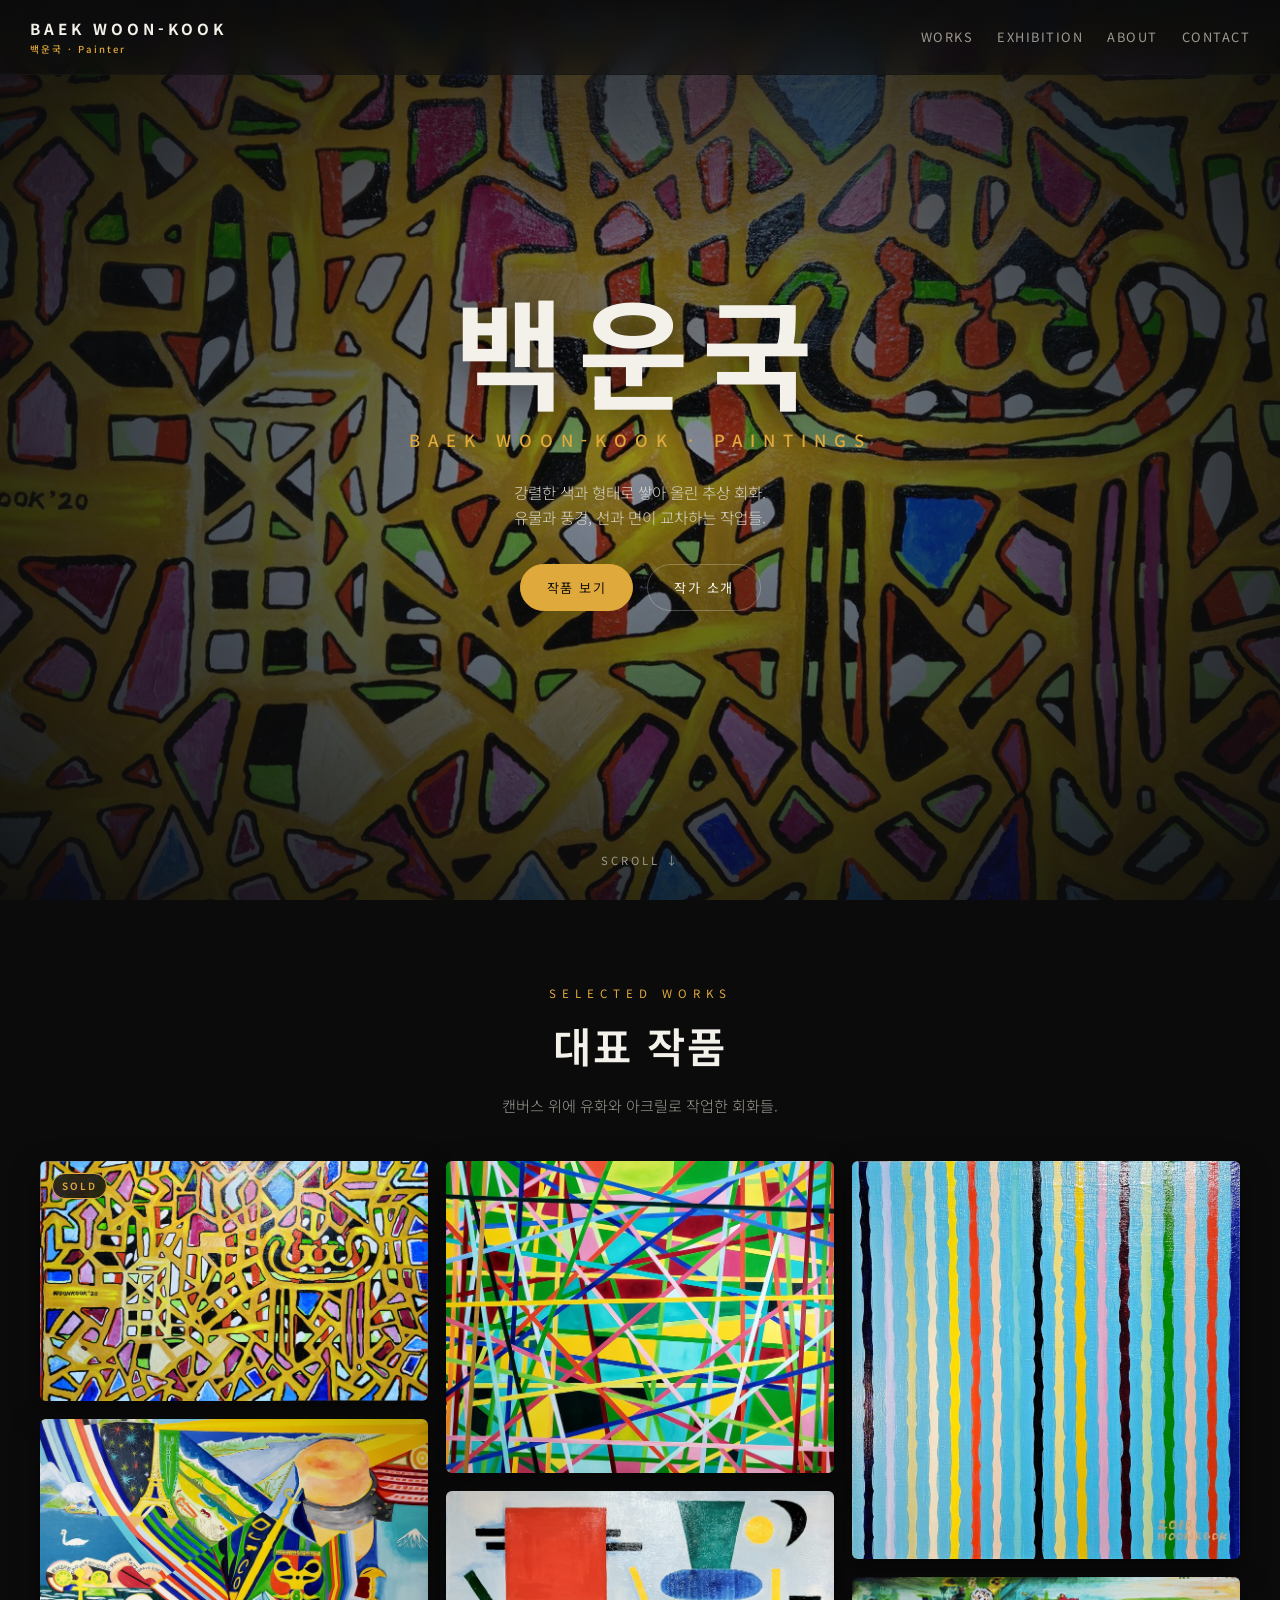
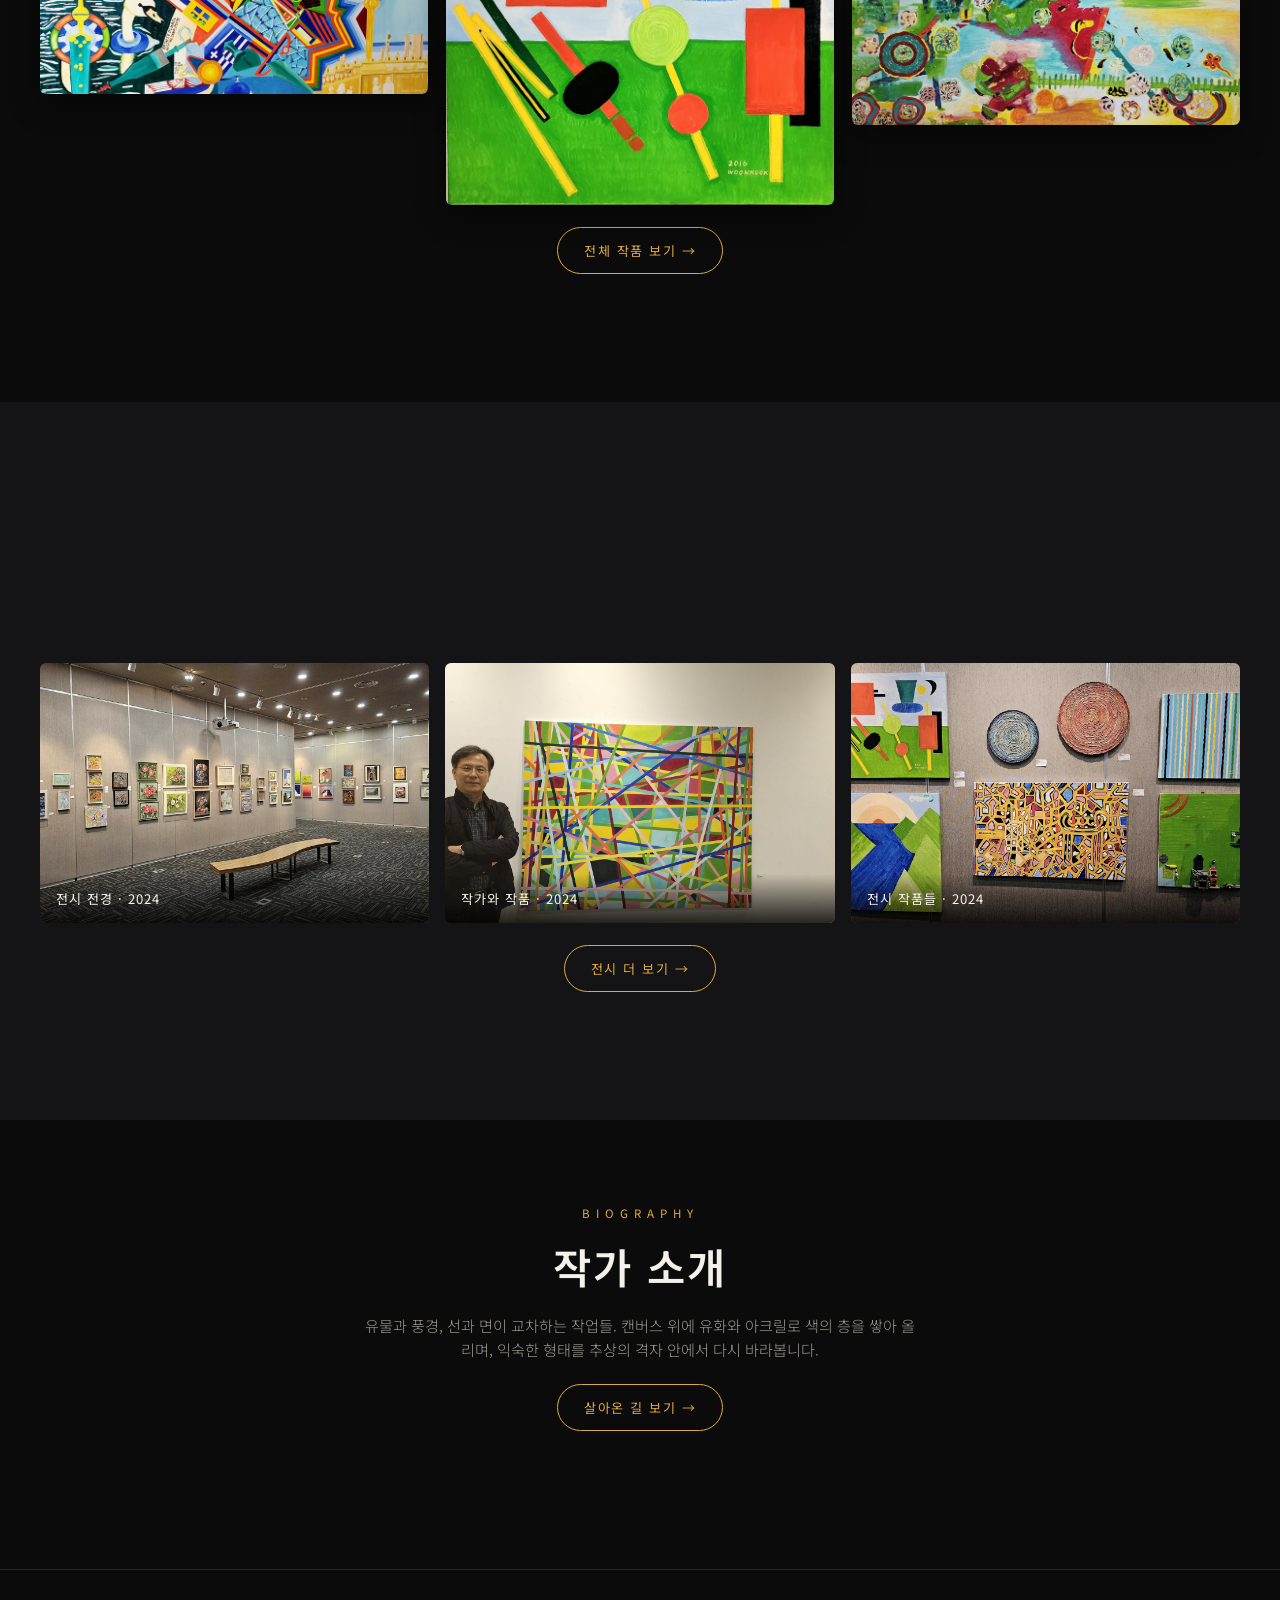
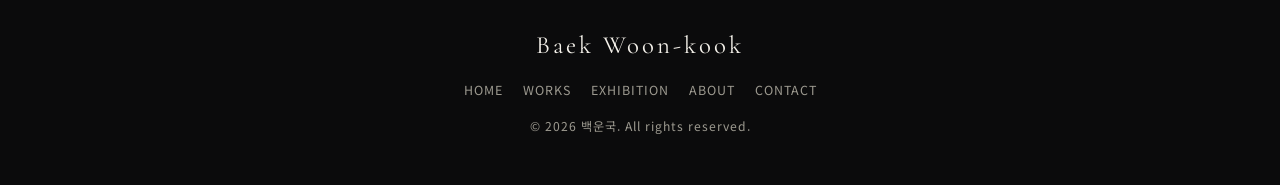
==== commit 91505e0b: "w01 판매 표시 및 원본 확인서(작품보증서) 추가" ====
--- a/index.html
+++ b/index.html
@@ -8,7 +8,7 @@
 <link rel="preconnect" href="https://fonts.googleapis.com" />
 <link rel="preconnect" href="https://fonts.gstatic.com" crossorigin />
 <link href="https://fonts.googleapis.com/css2?family=Cormorant+Garamond:wght@500;600;700&family=Noto+Sans+KR:wght@300;400;500;700&display=swap" rel="stylesheet" />
-<link rel="stylesheet" href="assets/style.css?v=20260603c" />
+<link rel="stylesheet" href="assets/style.css?v=20260604a" />
 </head>
 <body>
 
@@ -59,8 +59,8 @@
   </div>
 </section>
 
-<script src="assets/data.js?v=20260603c"></script>
-<script src="assets/site.js?v=20260603c"></script>
+<script src="assets/data.js?v=20260604a"></script>
+<script src="assets/site.js?v=20260604a"></script>
 <script>
   window.pageInit = function () {
     // 히어로 배경
--- a/assets/style.css
+++ b/assets/style.css
@@ -103,6 +103,24 @@
 .card:hover .ov{opacity:1;}
 .card .ov .t{font-family:"Cormorant Garamond",serif; font-size:1.45rem; font-weight:600;}
 .card .ov .m{color:#cfcbbf; font-size:.8rem; font-weight:300; margin-top:2px;}
+.card .badge{
+  position:absolute; top:12px; left:12px; z-index:2;
+  background:rgba(11,11,12,.78); color:var(--gold); border:1px solid var(--gold);
+  font-size:.62rem; letter-spacing:2px; font-weight:600; padding:4px 9px; border-radius:30px;
+  backdrop-filter:blur(4px);
+}
+
+/* 작품 상세 - 판매 / 원본 확인서 */
+.status{display:inline-flex; align-items:center; gap:8px; margin:14px 0 0; font-size:.72rem; letter-spacing:2px;}
+.status .dot{width:7px; height:7px; border-radius:50%; background:var(--gold); box-shadow:0 0 0 4px rgba(224,169,59,.15);}
+.status .sold{color:var(--gold); font-weight:600;}
+.cert-box{margin-top:24px; padding:18px 20px; border:1px solid var(--line); border-radius:8px; background:var(--bg2);}
+.cert-box .lbl{color:var(--gold); letter-spacing:3px; font-size:.66rem; text-transform:uppercase;}
+.cert-box .desc2{color:var(--muted); font-size:.85rem; font-weight:300; margin:6px 0 14px;}
+.cert-thumb{display:flex; gap:14px; align-items:center; cursor:pointer;}
+.cert-thumb img{width:84px; height:84px; object-fit:cover; border-radius:5px; border:1px solid var(--line); flex:none;}
+.cert-thumb .go{color:var(--fg); font-size:.86rem; border-bottom:1px solid var(--gold); transition:color .2s;}
+.cert-thumb:hover .go{color:var(--gold);}
 
 /* ---- Exhibition strip ---- */
 .exrow{display:grid; grid-template-columns:repeat(3,1fr); gap:16px; max-width:var(--maxw); margin:0 auto;}
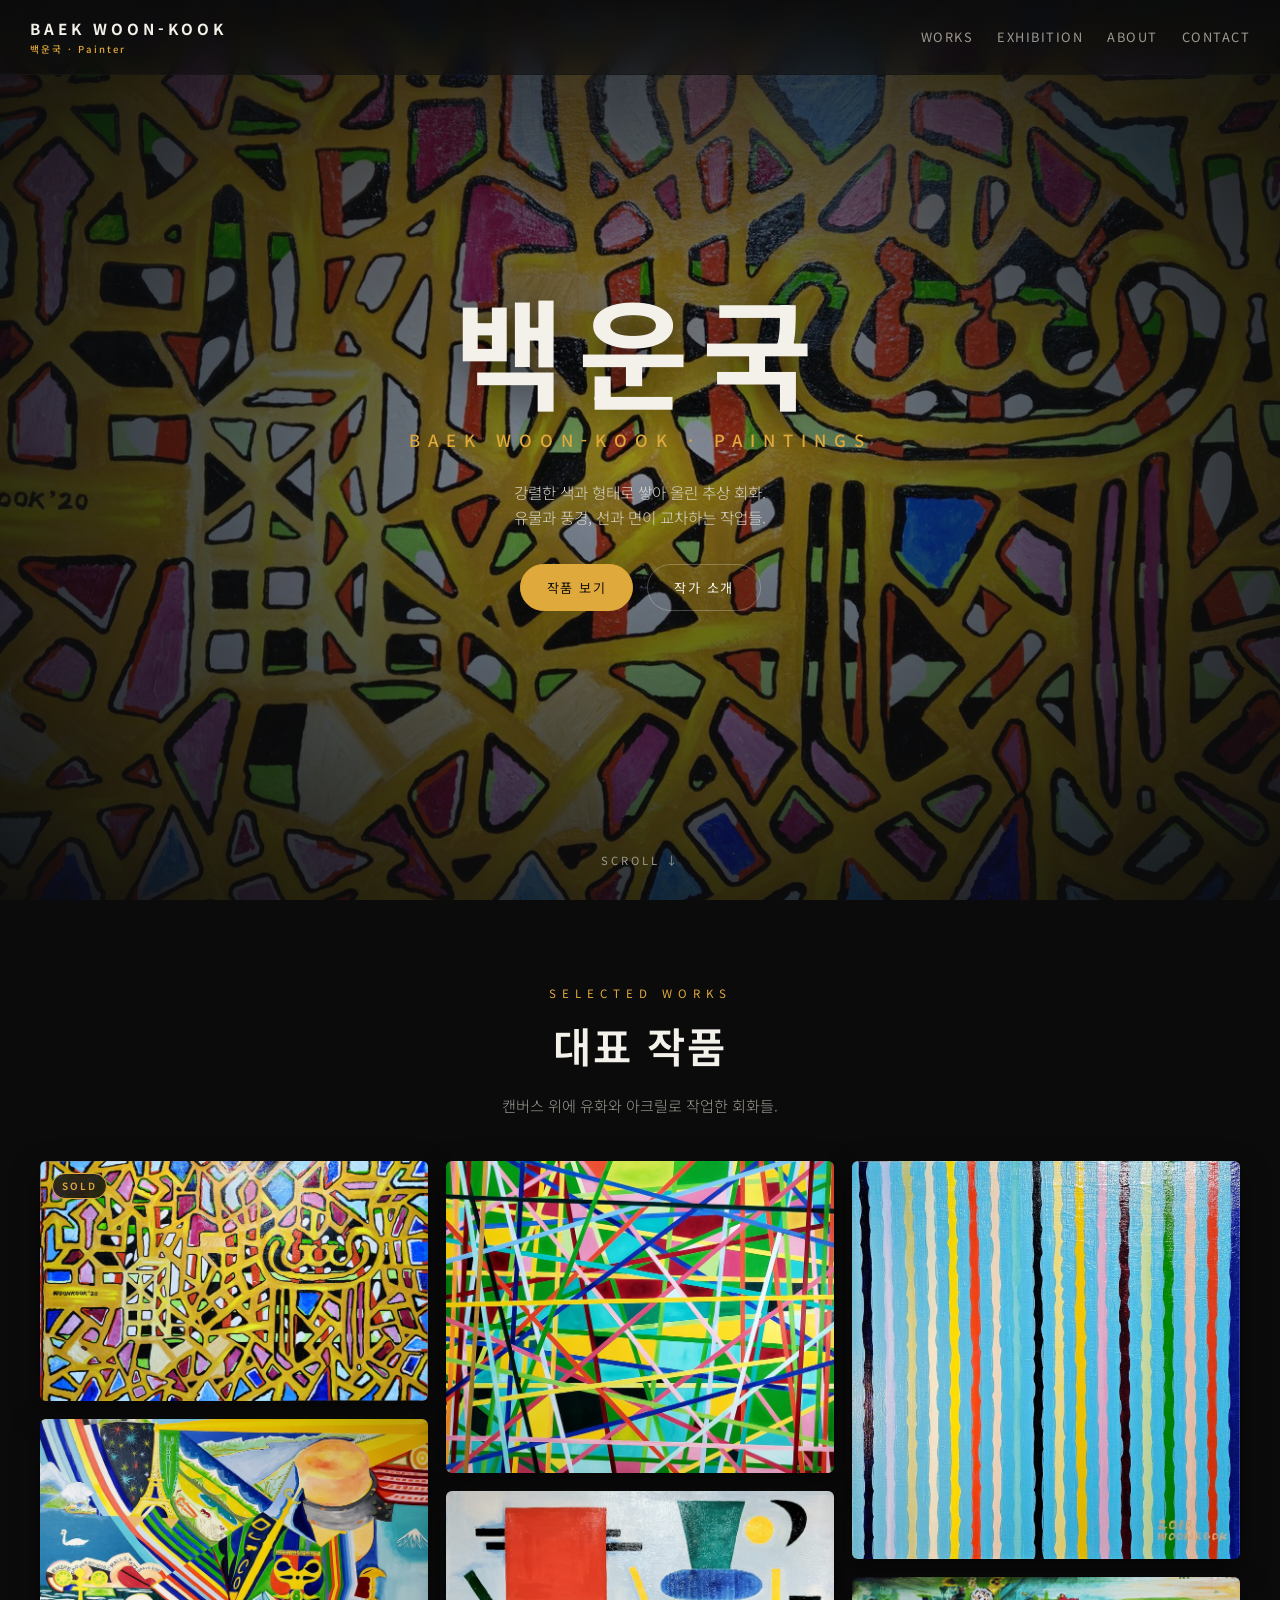
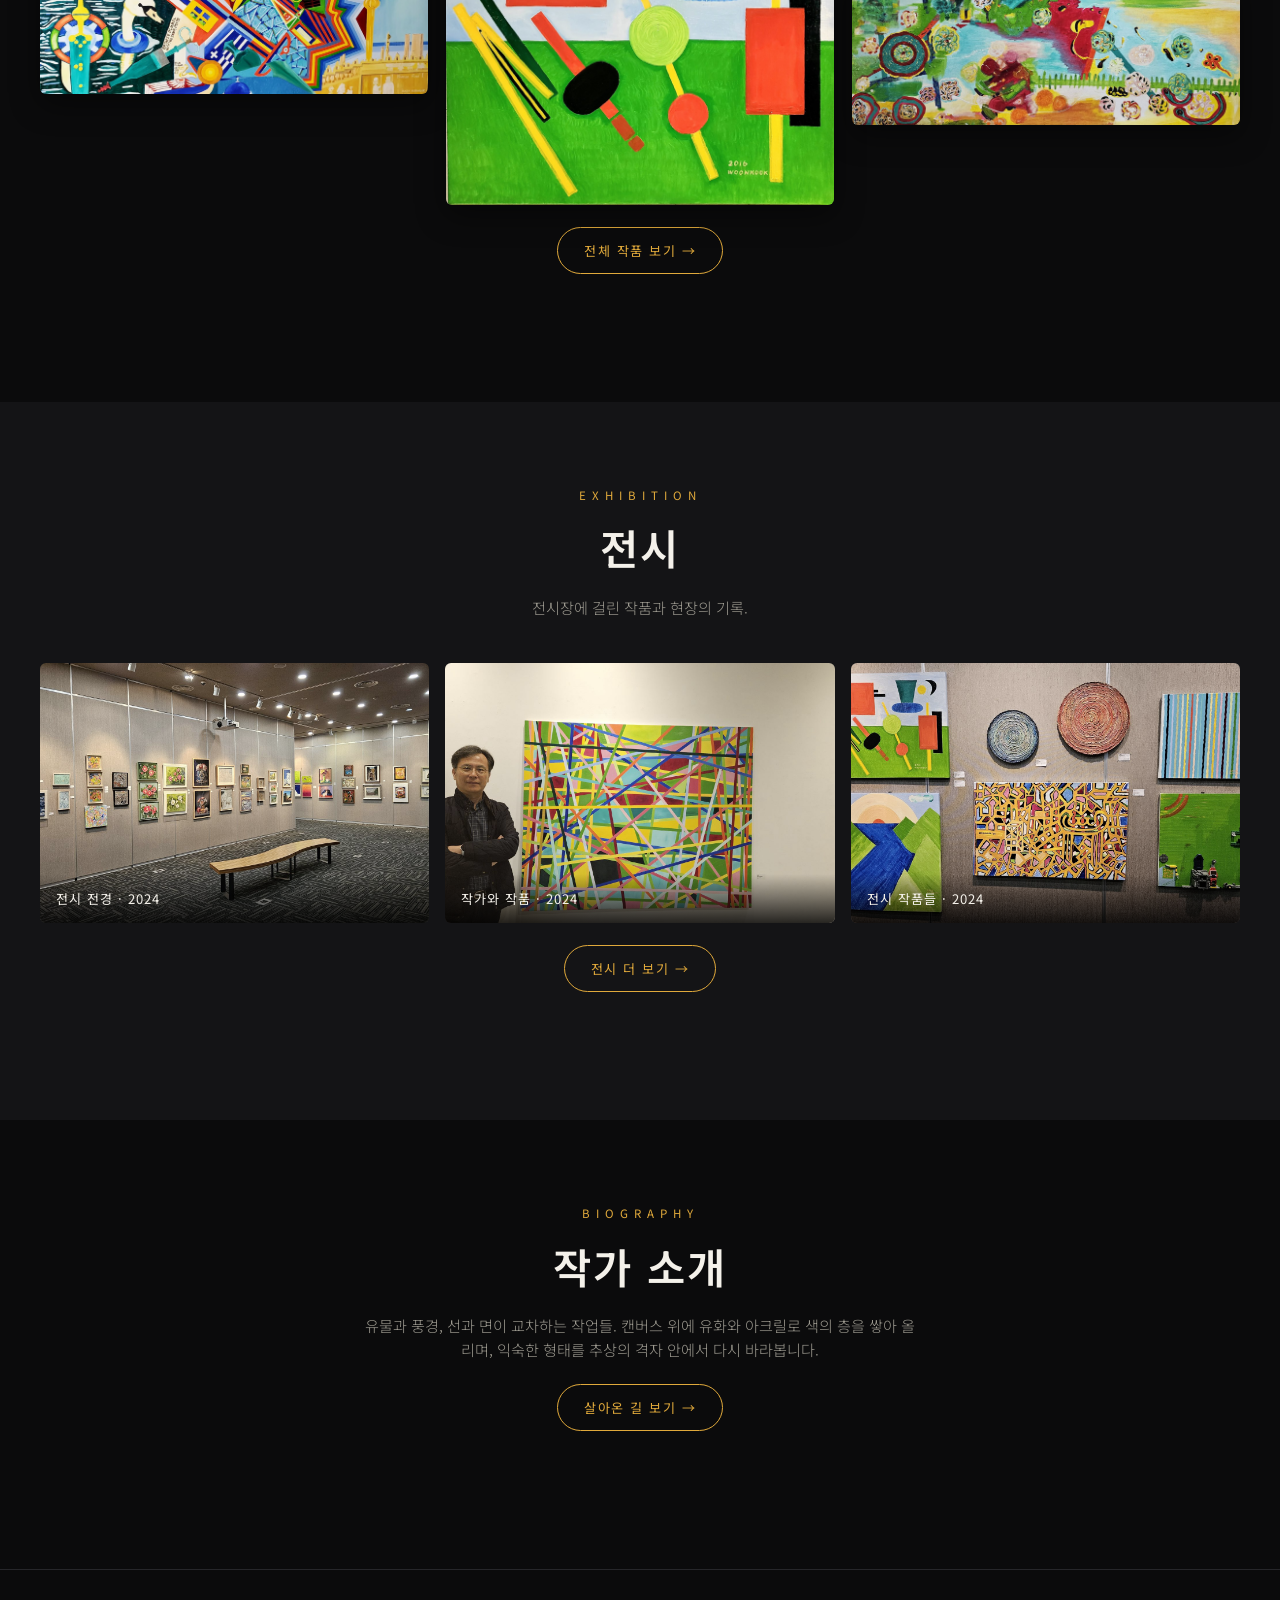
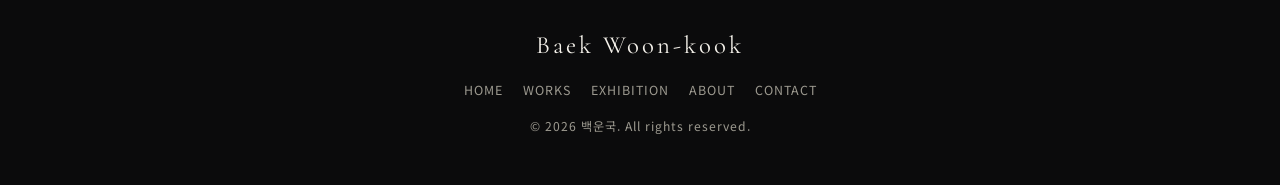
==== commit bb5f40e2: "원본 확인서에서 작가 서명 가림 처리" ====
--- a/index.html
+++ b/index.html
@@ -8,7 +8,7 @@
 <link rel="preconnect" href="https://fonts.googleapis.com" />
 <link rel="preconnect" href="https://fonts.gstatic.com" crossorigin />
 <link href="https://fonts.googleapis.com/css2?family=Cormorant+Garamond:wght@500;600;700&family=Noto+Sans+KR:wght@300;400;500;700&display=swap" rel="stylesheet" />
-<link rel="stylesheet" href="assets/style.css?v=20260604a" />
+<link rel="stylesheet" href="assets/style.css?v=20260604b" />
 </head>
 <body>
 
@@ -59,8 +59,8 @@
   </div>
 </section>
 
-<script src="assets/data.js?v=20260604a"></script>
-<script src="assets/site.js?v=20260604a"></script>
+<script src="assets/data.js?v=20260604b"></script>
+<script src="assets/site.js?v=20260604b"></script>
 <script>
   window.pageInit = function () {
     // 히어로 배경
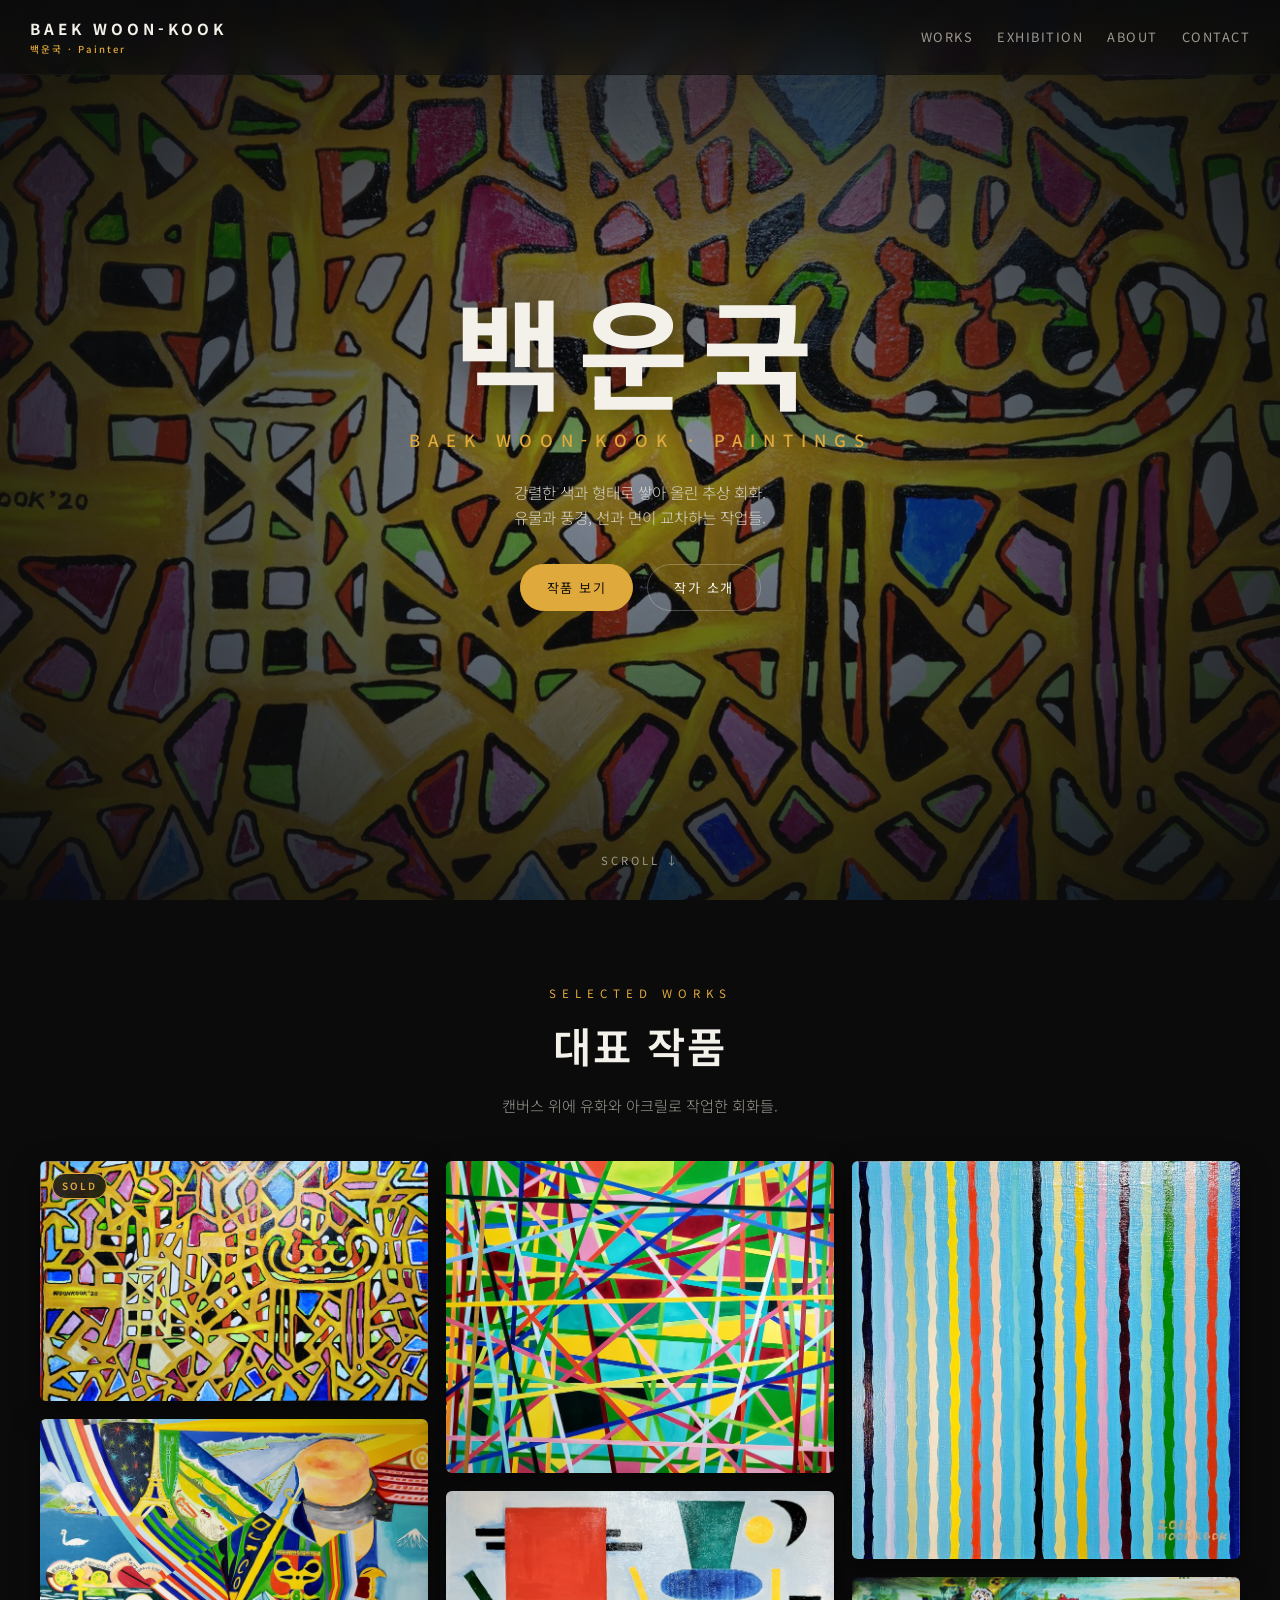
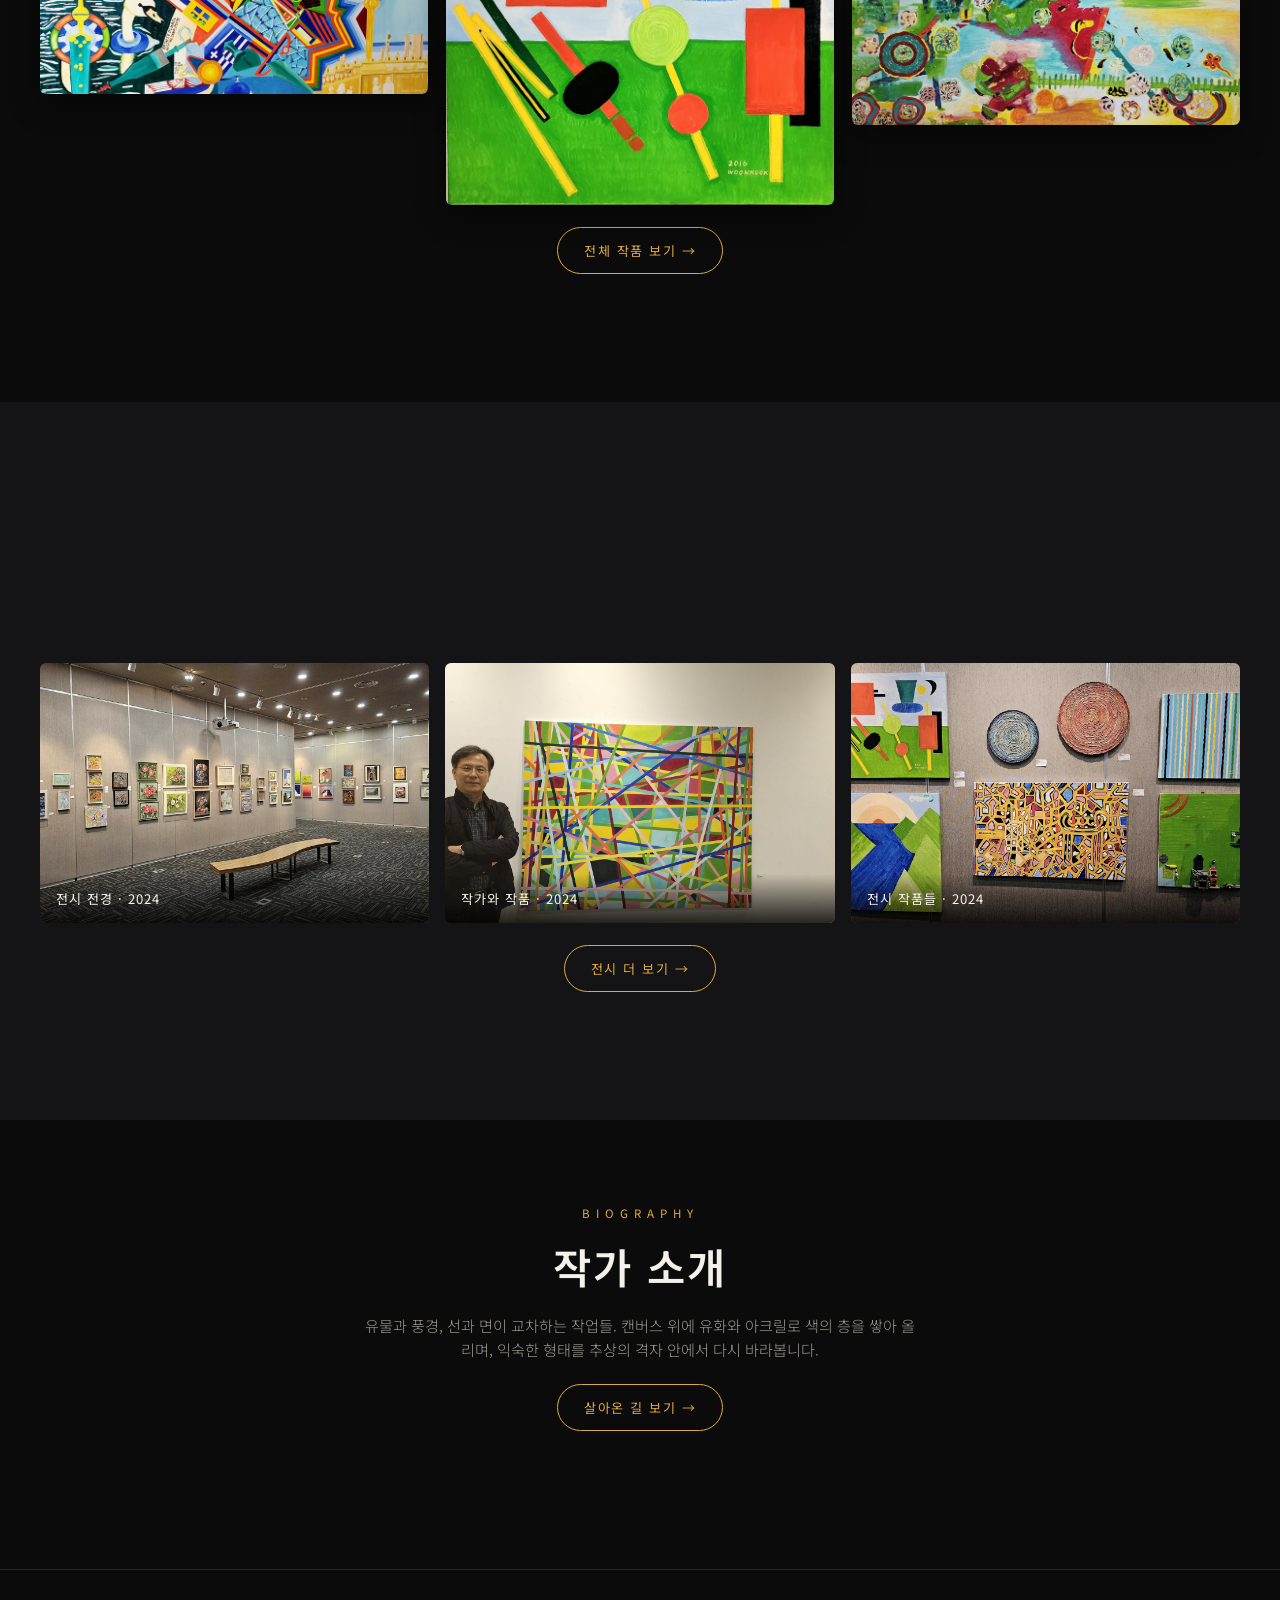
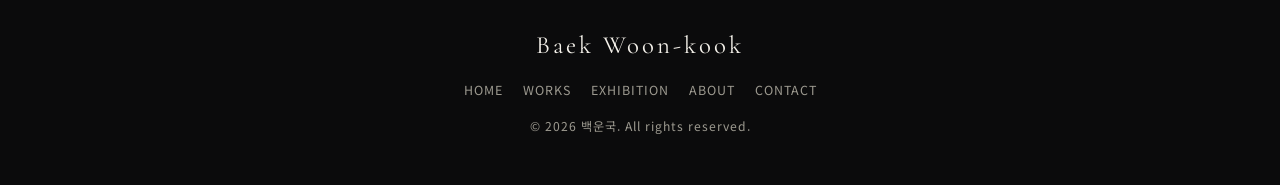
==== commit aeb1f28c: "PWA 추가: 홈 화면 설치(매니페스트·서비스워커·앱 아이콘)" ====
--- a/index.html
+++ b/index.html
@@ -8,7 +8,15 @@
 <link rel="preconnect" href="https://fonts.googleapis.com" />
 <link rel="preconnect" href="https://fonts.gstatic.com" crossorigin />
 <link href="https://fonts.googleapis.com/css2?family=Cormorant+Garamond:wght@500;600;700&family=Noto+Sans+KR:wght@300;400;500;700&display=swap" rel="stylesheet" />
-<link rel="stylesheet" href="assets/style.css?v=20260604b" />
+<link rel="stylesheet" href="assets/style.css?v=20260604c" />
+<link rel="manifest" href="manifest.webmanifest?v=20260604c" />
+<meta name="theme-color" content="#0b0b0c" />
+<link rel="apple-touch-icon" href="assets/apple-touch-icon.png?v=20260604c" />
+<meta name="apple-mobile-web-app-capable" content="yes" />
+<meta name="mobile-web-app-capable" content="yes" />
+<meta name="apple-mobile-web-app-status-bar-style" content="black-translucent" />
+<meta name="apple-mobile-web-app-title" content="백운국" />
+<link rel="icon" type="image/png" sizes="32x32" href="assets/favicon-32.png?v=20260604c" />
 </head>
 <body>
 
@@ -59,8 +67,8 @@
   </div>
 </section>
 
-<script src="assets/data.js?v=20260604b"></script>
-<script src="assets/site.js?v=20260604b"></script>
+<script src="assets/data.js?v=20260604c"></script>
+<script src="assets/site.js?v=20260604c"></script>
 <script>
   window.pageInit = function () {
     // 히어로 배경
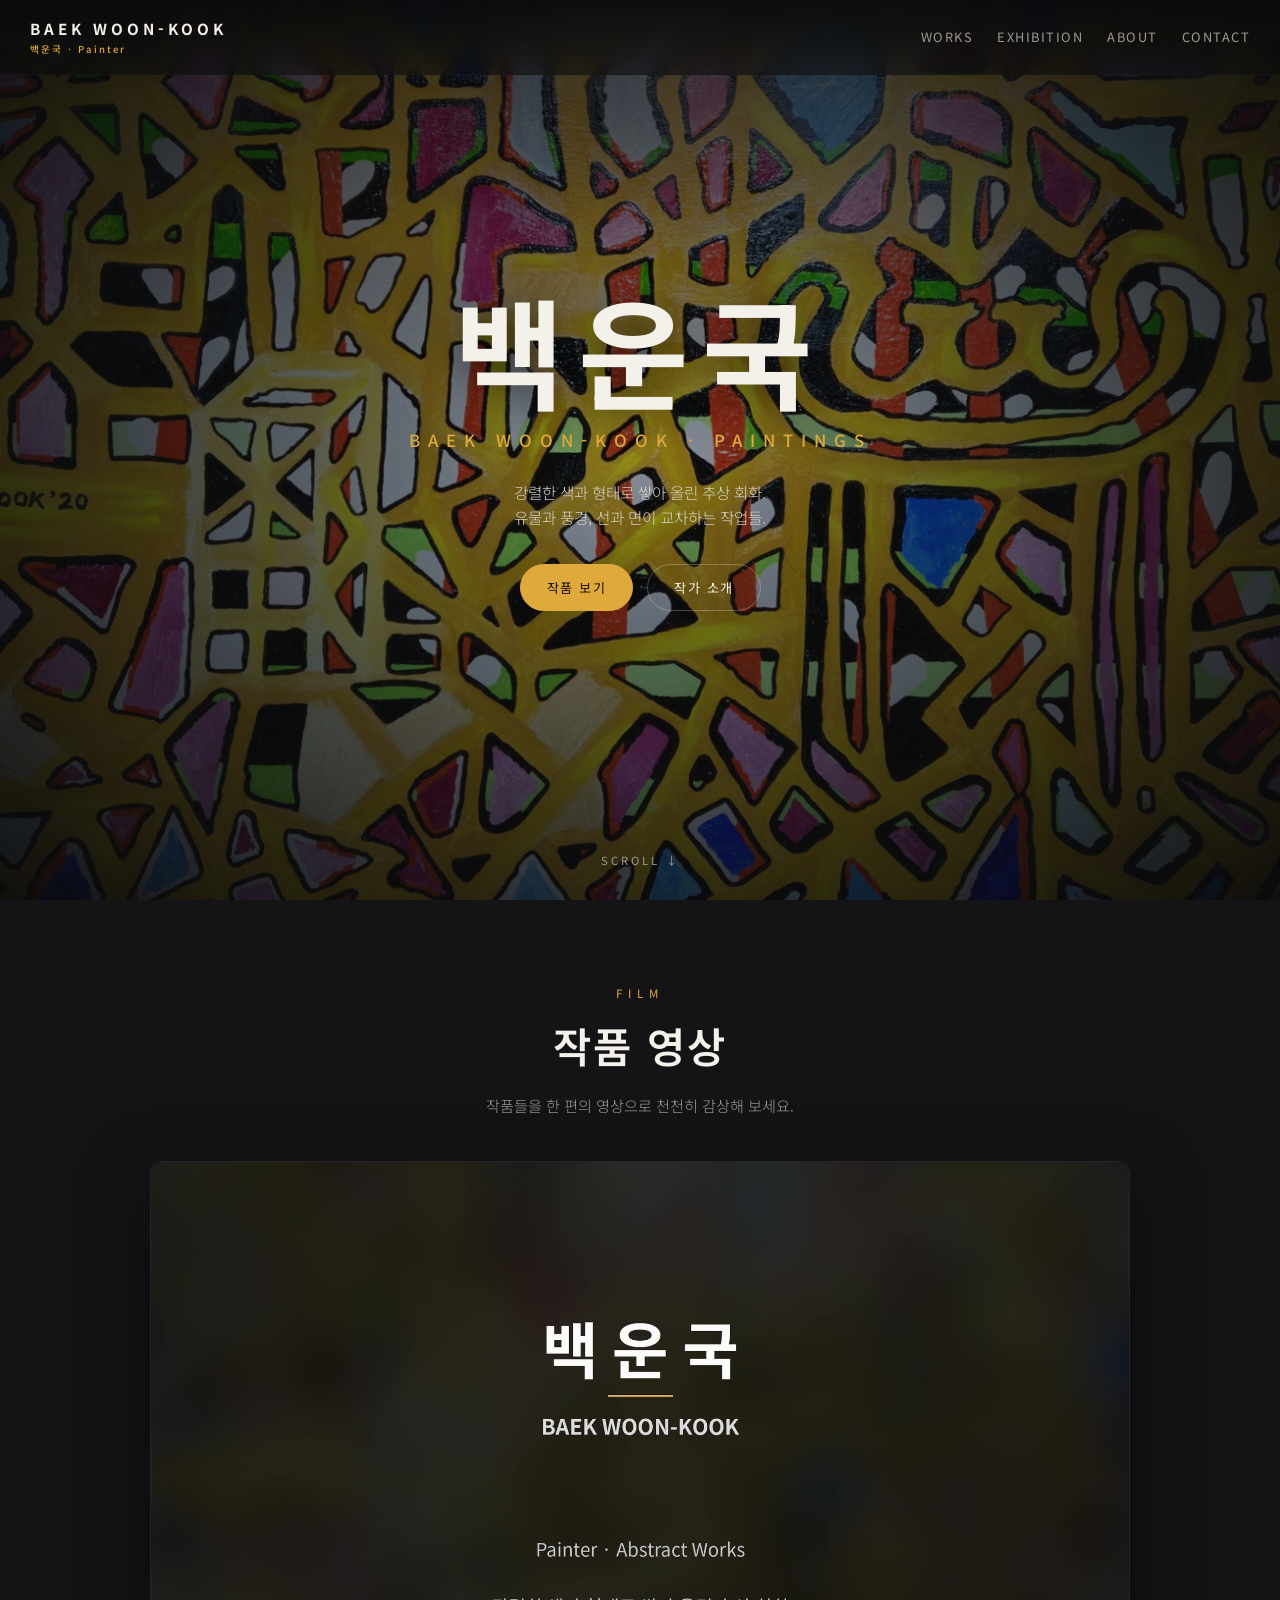
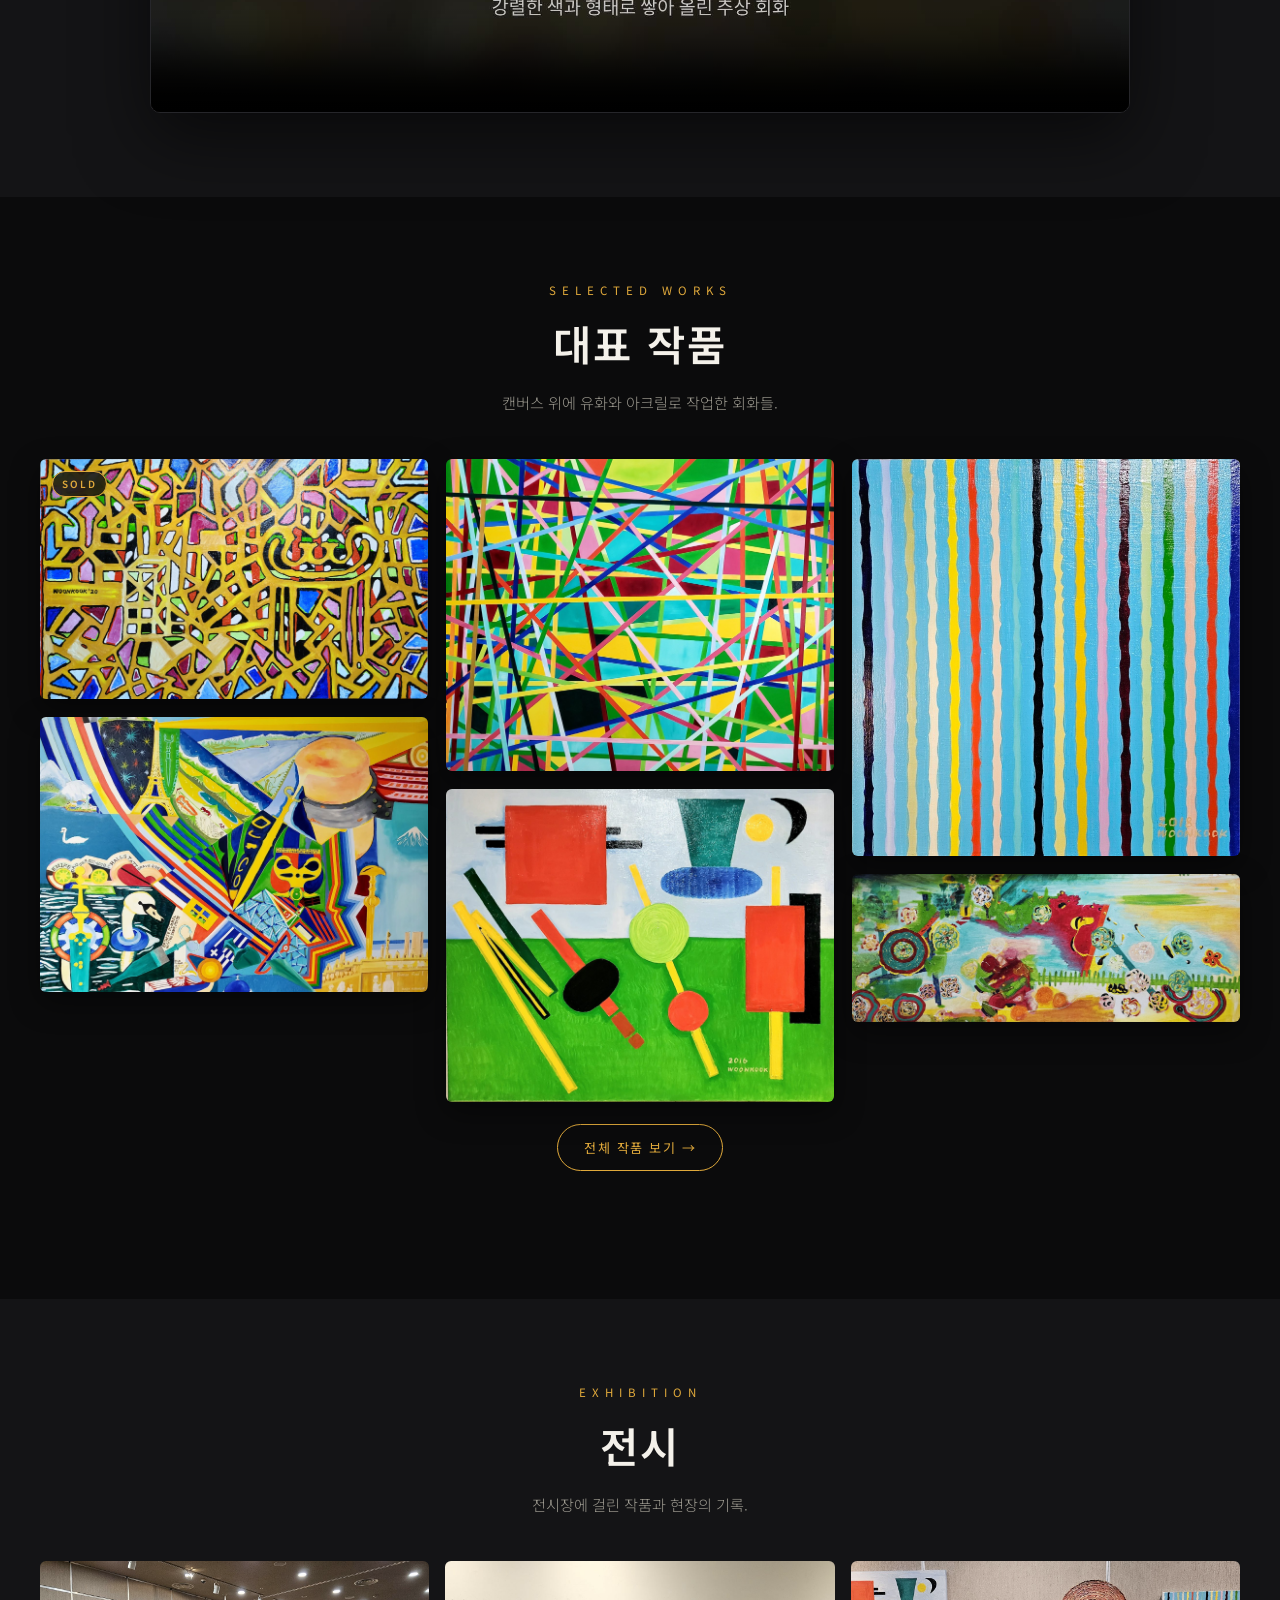
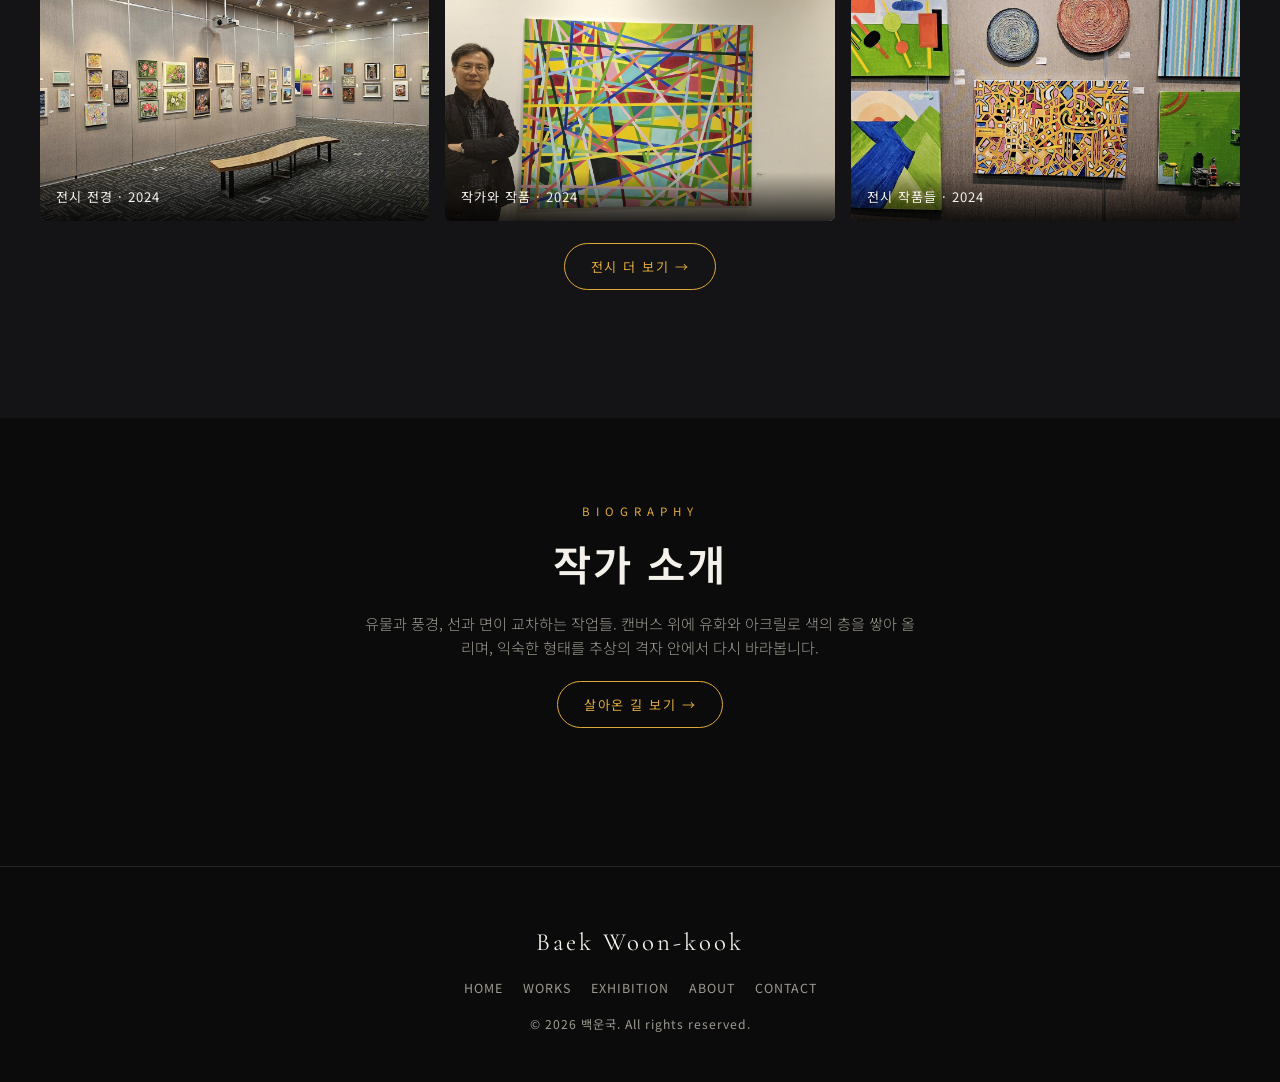
==== commit 706fa666: "홈에 '작품 영상' 슬라이드쇼 섹션 추가 - media/slideshow.mp4 (1080p, 약 49초): 인트로 + 작품 11점 + 마무리,   켄번스 줌 + 크로스페이드, 작" ====
--- a/index.html
+++ b/index.html
@@ -8,15 +8,15 @@
 <link rel="preconnect" href="https://fonts.googleapis.com" />
 <link rel="preconnect" href="https://fonts.gstatic.com" crossorigin />
 <link href="https://fonts.googleapis.com/css2?family=Cormorant+Garamond:wght@500;600;700&family=Noto+Sans+KR:wght@300;400;500;700&display=swap" rel="stylesheet" />
-<link rel="stylesheet" href="assets/style.css?v=20260604c" />
-<link rel="manifest" href="manifest.webmanifest?v=20260604c" />
+<link rel="stylesheet" href="assets/style.css?v=20260607a" />
+<link rel="manifest" href="manifest.webmanifest?v=20260607a" />
 <meta name="theme-color" content="#0b0b0c" />
-<link rel="apple-touch-icon" href="assets/apple-touch-icon.png?v=20260604c" />
+<link rel="apple-touch-icon" href="assets/apple-touch-icon.png?v=20260607a" />
 <meta name="apple-mobile-web-app-capable" content="yes" />
 <meta name="mobile-web-app-capable" content="yes" />
 <meta name="apple-mobile-web-app-status-bar-style" content="black-translucent" />
 <meta name="apple-mobile-web-app-title" content="백운국" />
-<link rel="icon" type="image/png" sizes="32x32" href="assets/favicon-32.png?v=20260604c" />
+<link rel="icon" type="image/png" sizes="32x32" href="assets/favicon-32.png?v=20260607a" />
 </head>
 <body>
 
@@ -34,6 +34,23 @@
   </div>
   <div class="scroll">SCROLL ↓</div>
 </header>
+
+<!-- 작품 영상 -->
+<section class="alt" id="film">
+  <div class="head reveal">
+    <div class="k">Film</div>
+    <h2>작품 영상</h2>
+    <p>작품들을 한 편의 영상으로 천천히 감상해 보세요.</p>
+  </div>
+  <div class="filmwrap reveal">
+    <video class="filmplayer" controls playsinline preload="none"
+           poster="media/slideshow-poster.jpg?v=20260607a">
+      <source src="media/slideshow.mp4?v=20260607a" type="video/mp4" />
+      이 브라우저는 영상 재생을 지원하지 않습니다.
+      <a href="media/slideshow.mp4?v=20260607a">영상 내려받기</a>
+    </video>
+  </div>
+</section>
 
 <!-- 대표 작품 -->
 <section id="featured">
@@ -67,8 +84,8 @@
   </div>
 </section>
 
-<script src="assets/data.js?v=20260604c"></script>
-<script src="assets/site.js?v=20260604c"></script>
+<script src="assets/data.js?v=20260607a"></script>
+<script src="assets/site.js?v=20260607a"></script>
 <script>
   window.pageInit = function () {
     // 히어로 배경
--- a/assets/style.css
+++ b/assets/style.css
@@ -90,6 +90,14 @@
 .head p{color:var(--muted); margin:14px auto 0; max-width:560px; font-weight:300; font-size:.95rem;}
 .head .more{display:inline-block; margin-top:22px;}
 .alt{background:var(--bg2);}
+
+/* ---- Film (작품 영상) ---- */
+.filmwrap{
+  max-width:980px; margin:0 auto; border-radius:10px; overflow:hidden;
+  background:#000; box-shadow:0 24px 70px rgba(0,0,0,.55);
+  border:1px solid var(--line);
+}
+.filmplayer{width:100%; aspect-ratio:16/9; display:block; background:#000;}
 
 /* ---- Works grid (masonry) ---- */
 .works{column-count:3; column-gap:18px; max-width:var(--maxw); margin:0 auto;}
